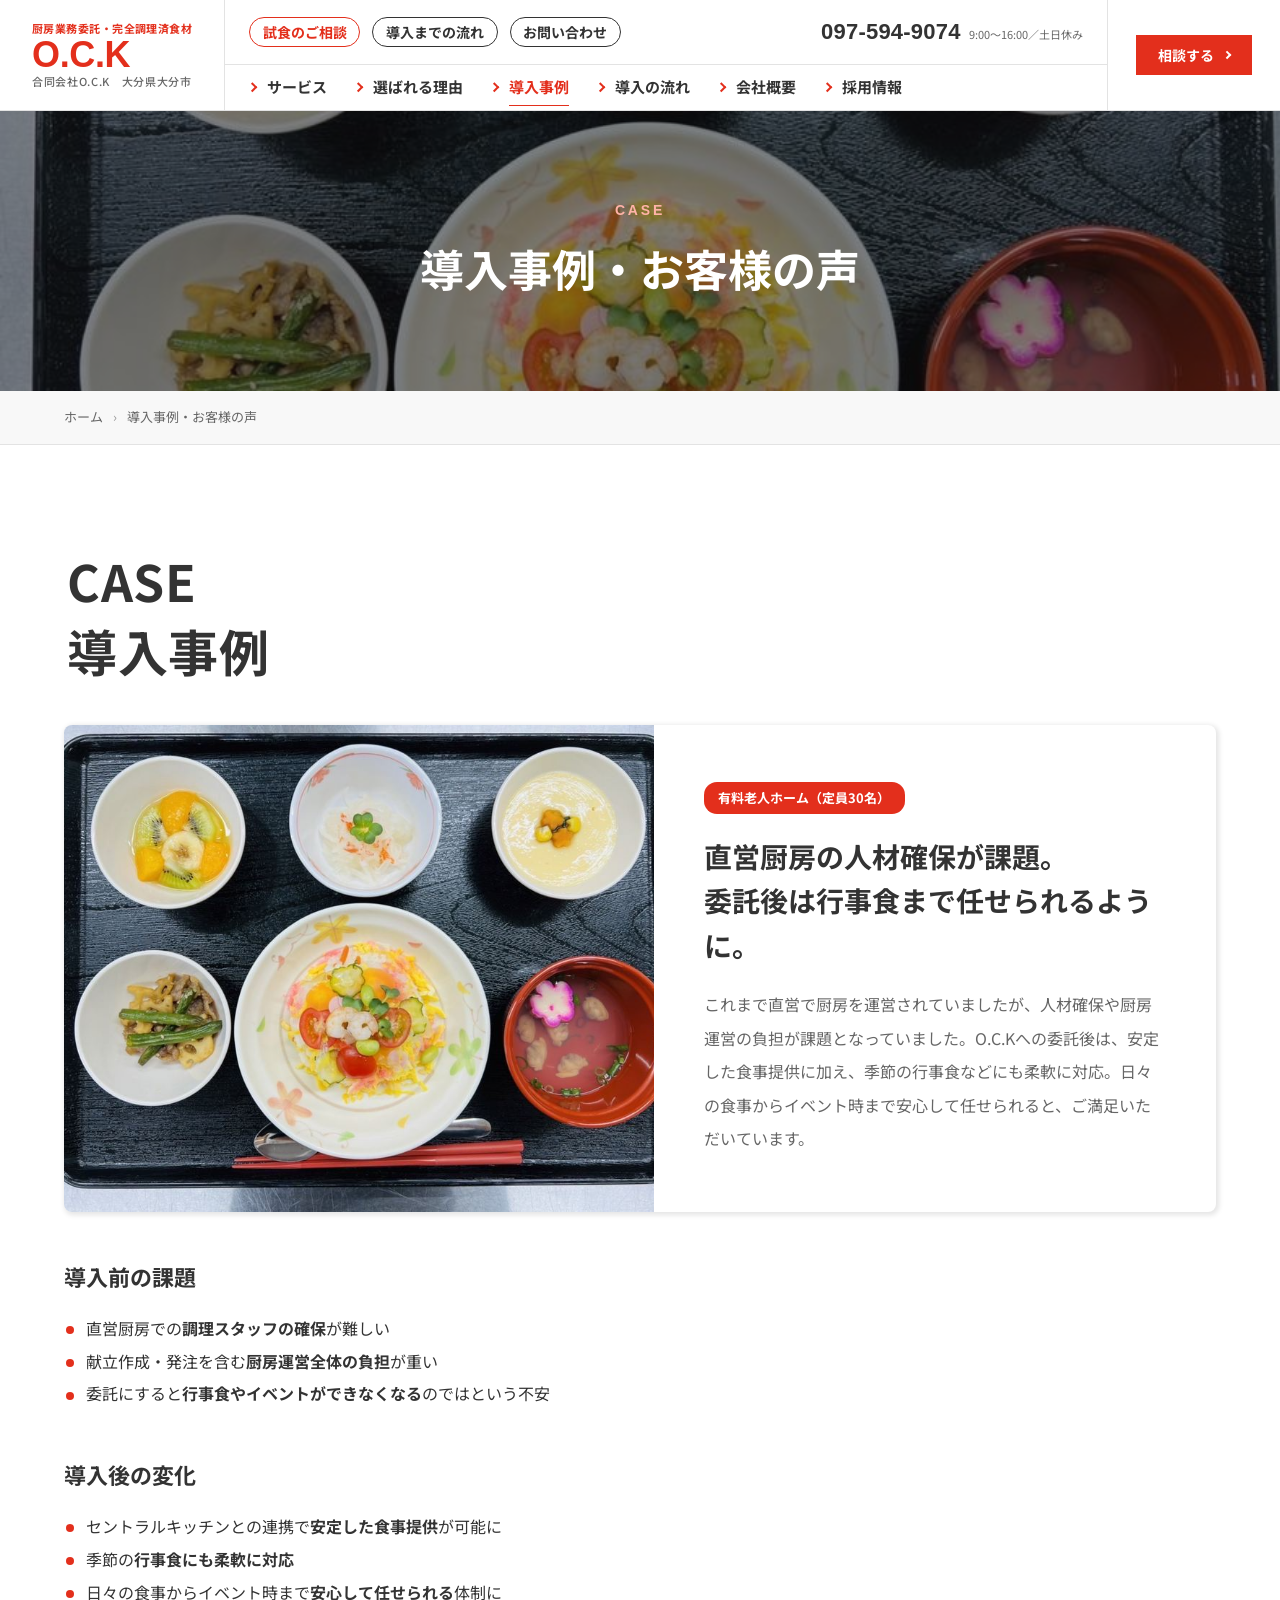
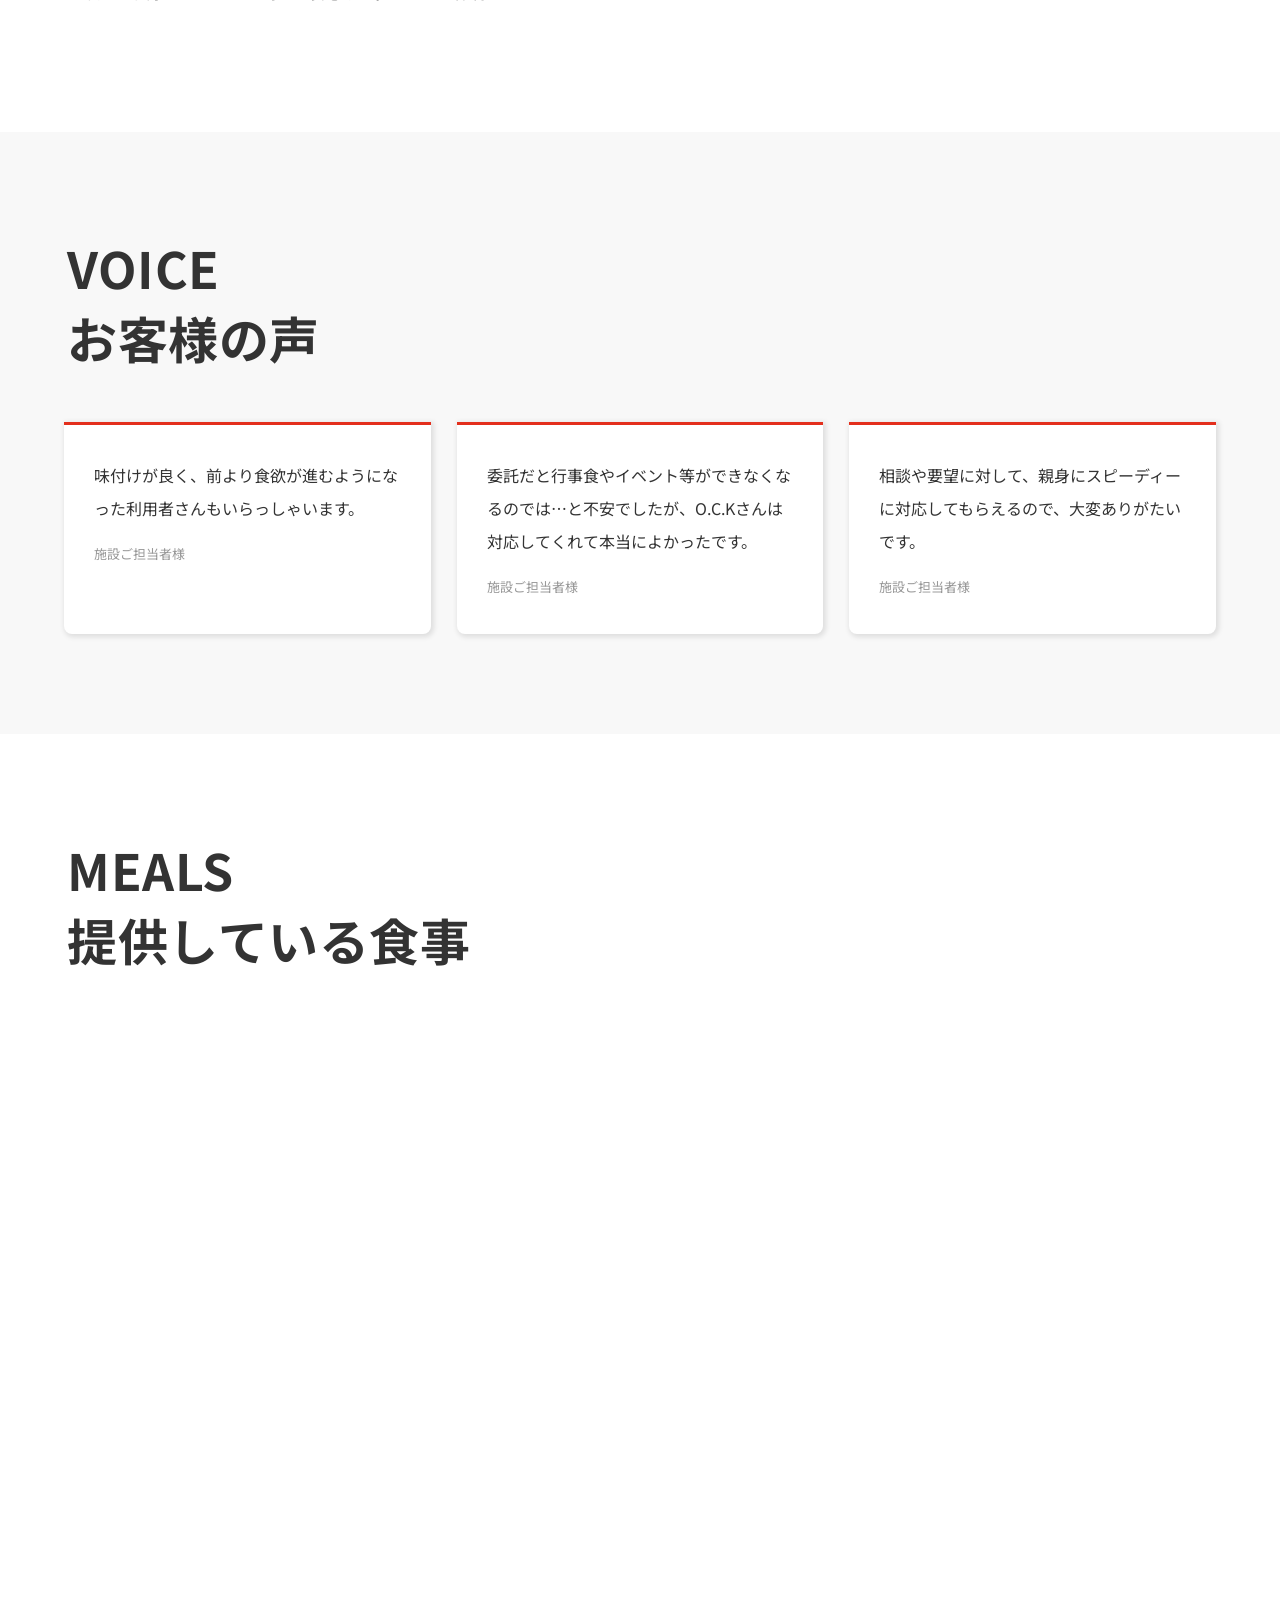
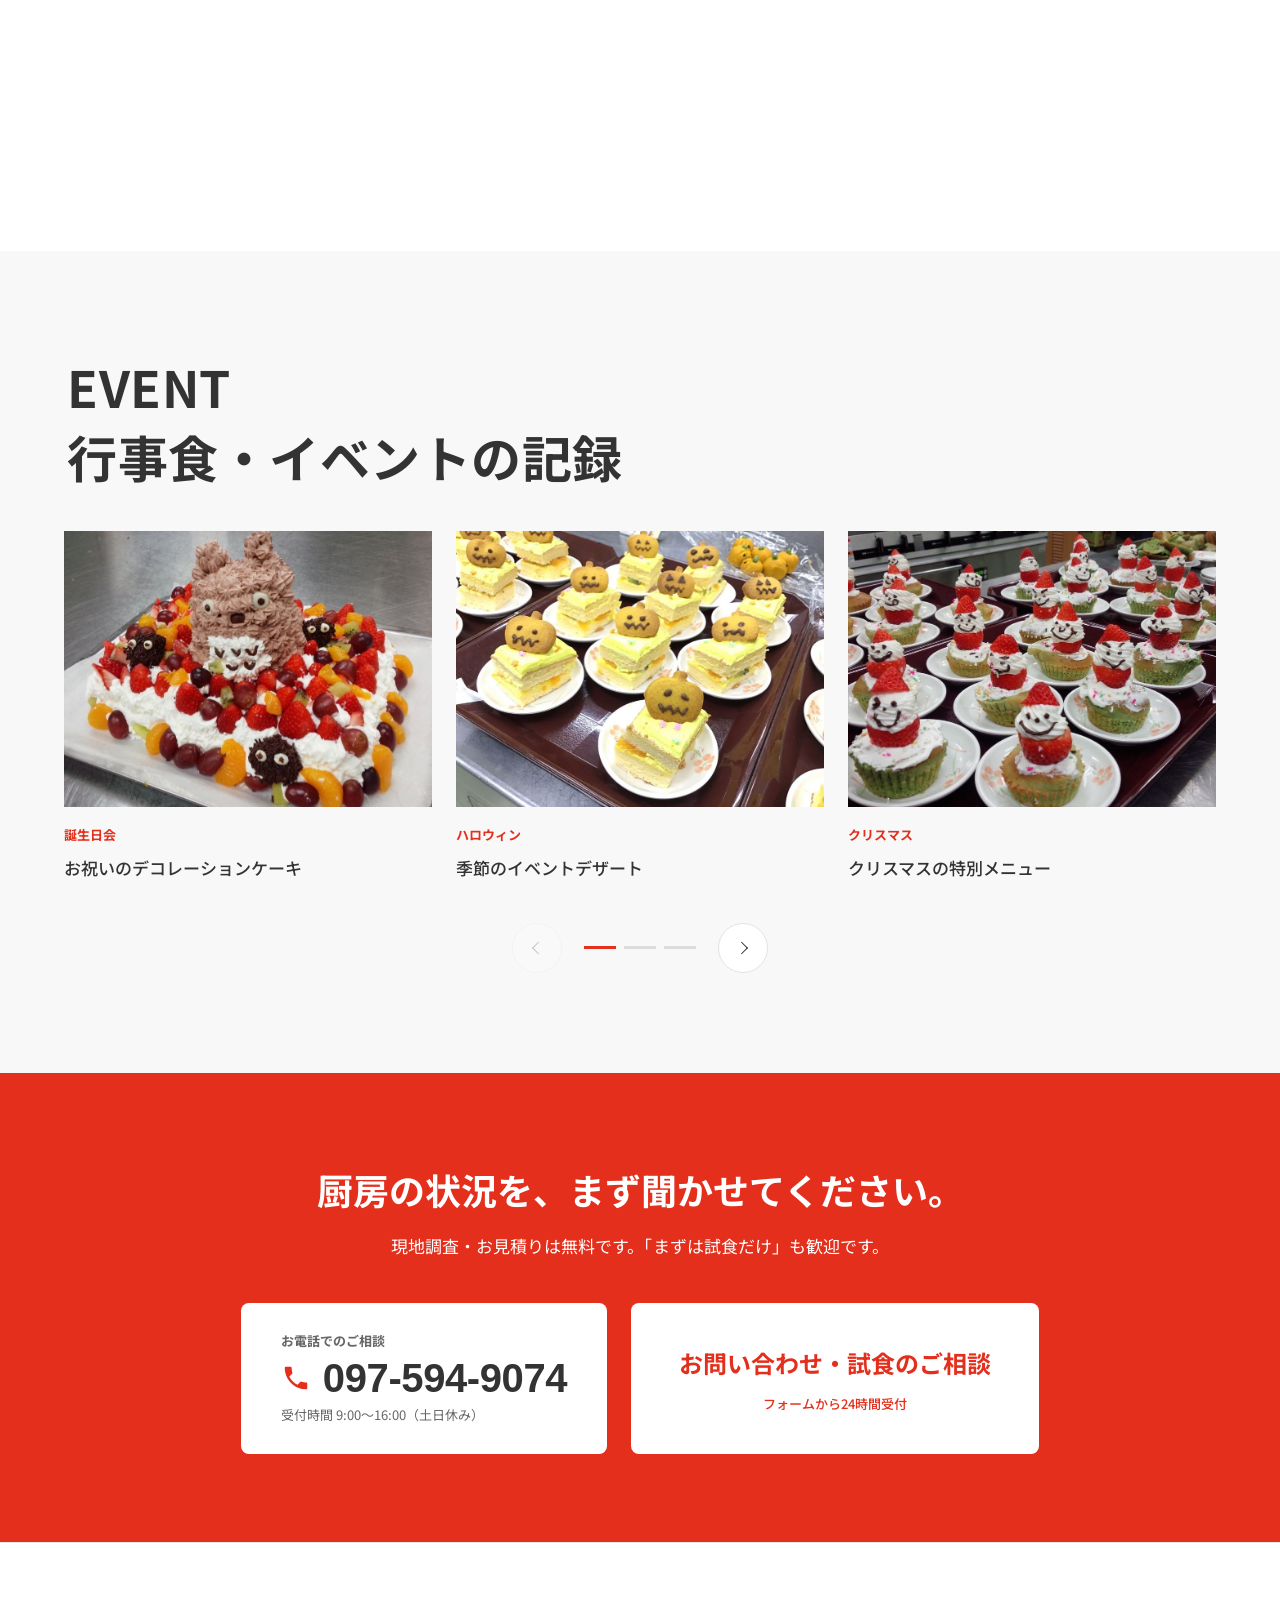
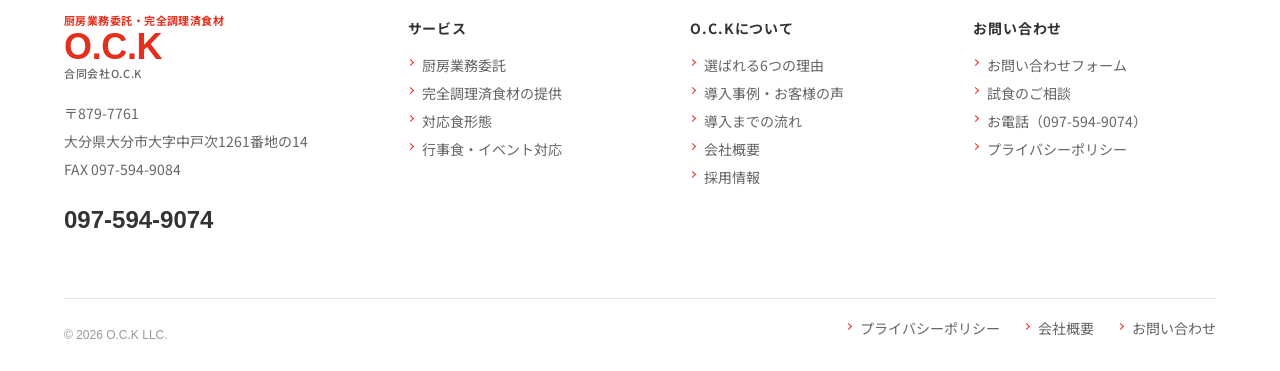
==== case.html @ 6f9fec94 "合同会社O.C.Kのコーポレートサイトを追加 ajinomoto.co.jp の実CSSを参照してデザイン言語を移植し、ブランドレッド #E32F1C で構成した静的サイト（全9ページ）。  サイトの" ====
<!DOCTYPE html>
<html lang="ja">
<head>
<meta charset="UTF-8">
<meta name="viewport" content="width=device-width,initial-scale=1">
<title>導入事例・お客様の声｜合同会社O.C.K</title>
<meta name="description" content="有料老人ホーム（定員30名）の導入事例と、施設ご担当者様からいただいたお客様の声。">
<meta property="og:title" content="導入事例・お客様の声｜合同会社O.C.K">
<meta property="og:description" content="有料老人ホーム（定員30名）の導入事例と、施設ご担当者様からいただいたお客様の声。">
<meta property="og:type" content="article">
<meta property="og:image" content="assets/img/banner-01.jpg">
<link rel="preconnect" href="https://fonts.googleapis.com">
<link rel="preconnect" href="https://fonts.gstatic.com" crossorigin>
<link href="https://fonts.googleapis.com/css2?family=Noto+Sans+JP:wght@400;500;700;900&display=swap" rel="stylesheet">
<link rel="icon" href="assets/img/favicon.svg" type="image/svg+xml">
<link rel="stylesheet" href="assets/css/style.css">
</head>
<body>

<div class="home-guide">
  <a href="#gnav">共通メニューに移動</a>
  <a href="#main">ページ本文に移動</a>
  <a href="#footer">フッターに移動</a>
</div>

<div class="Progress" aria-hidden="true"></div>

<!-- ===================== header ===================== -->
<header class="Header">
  <div class="Header__grid">
    <a class="Logo" href="index.html">
      <span class="Logo__tag">厨房業務委託・完全調理済食材</span>
      <span class="Logo__mark">O.C.K</span>
      <span class="Logo__name">合同会社O.C.K　大分県大分市</span>
    </a>

    <div class="Header__main">
      <div class="Header__util">
        <a class="pill pill--red" href="contact.html#shishoku">試食のご相談</a>
        <a class="pill pill--ink" href="flow.html">導入までの流れ</a>
        <a class="pill pill--ink" href="contact.html">お問い合わせ</a>
        <a class="tel" href="tel:0975949074"><b>097-594-9074</b><span>9:00〜16:00／土日休み</span></a>
      </div>
      <nav class="Gnav" id="gnav" aria-label="グローバルナビゲーション">
        <ul class="Gnav__list">
          <li><a href="service.html">サービス</a></li>
          <li><a href="reason.html">選ばれる理由</a></li>
          <li><a href="case.html" aria-current="page">導入事例</a></li>
          <li><a href="flow.html">導入の流れ</a></li>
          <li><a href="company.html">会社概要</a></li>
          <li><a href="recruit.html">採用情報</a></li>
        </ul>
      </nav>
    </div>

    <div class="Header__end">
      <a class="btn-contact" href="contact.html">相談する</a>
    </div>

    <button class="Menubtn" type="button" aria-label="メニューを開く" aria-expanded="false" aria-controls="gnav">
      <span></span><span></span><span></span><i>MENU</i>
    </button>
  </div>
</header>


<main id="main" class="Main">

  <div class="PageHead">
    <img src="assets/img/meal-03.jpg" alt="" aria-hidden="true">
    <div class="PageHead__in">
      <h1><span class="en">CASE</span>導入事例・お客様の声</h1>
    </div>
  </div>
  <nav class="Breadcrumb" aria-label="パンくずリスト">
    <ol>
        <li><a href="index.html">ホーム</a></li>
        <li>導入事例・お客様の声</li>
    </ol>
  </nav>


  <section class="sec">
    <div class="inner">
      <h2 class="common_title rv"><span>CASE</span>導入事例</h2>
      <div class="case rv">
        <div class="case__img"><img src="assets/img/meal-03.jpg" alt="導入先の施設で提供されている食事" loading="lazy"></div>
        <div class="case__body">
          <span class="case__tag">有料老人ホーム（定員30名）</span>
          <h3>直営厨房の人材確保が課題。<br>委託後は行事食まで任せられるように。</h3>
          <p>これまで直営で厨房を運営されていましたが、人材確保や厨房運営の負担が課題となっていました。O.C.Kへの委託後は、安定した食事提供に加え、季節の行事食などにも柔軟に対応。日々の食事からイベント時まで安心して任せられると、ご満足いただいています。</p>
        </div>
      </div>
      <div class="prose sec-block">
        <h3 class="rv">導入前の課題</h3>
        <ul class="dot" data-stagger="80">
          <li class="rv">直営厨房での<strong>調理スタッフの確保</strong>が難しい</li>
          <li class="rv">献立作成・発注を含む<strong>厨房運営全体の負担</strong>が重い</li>
          <li class="rv">委託にすると<strong>行事食やイベントができなくなる</strong>のではという不安</li>
        </ul>
        <h3 class="rv">導入後の変化</h3>
        <ul class="dot" data-stagger="80">
          <li class="rv">セントラルキッチンとの連携で<strong>安定した食事提供</strong>が可能に</li>
          <li class="rv">季節の<strong>行事食にも柔軟に対応</strong></li>
          <li class="rv">日々の食事からイベント時まで<strong>安心して任せられる</strong>体制に</li>
        </ul>
      </div>
    </div>
  </section>

  <section class="sec sec--grey">
    <div class="inner">
      <h2 class="common_title rv"><span>VOICE</span>お客様の声</h2>
      <ul class="voice" data-stagger="130">
        <li class="rv"><p>味付けが良く、前より食欲が進むようになった利用者さんもいらっしゃいます。</p><p class="who">施設ご担当者様</p></li>
        <li class="rv"><p>委託だと行事食やイベント等ができなくなるのでは…と不安でしたが、O.C.Kさんは対応してくれて本当によかったです。</p><p class="who">施設ご担当者様</p></li>
        <li class="rv"><p>相談や要望に対して、親身にスピーディーに対応してもらえるので、大変ありがたいです。</p><p class="who">施設ご担当者様</p></li>
      </ul>
    </div>
  </section>

  <section class="sec">
    <div class="inner">
      <h2 class="common_title rv"><span>MEALS</span>提供している食事</h2>
      <p class="sec-lead rv">日々の献立から行事食まで。実際にご提供しているお食事の一部です。</p>
      <ul class="gallery" data-stagger="80">
        <li class="rv-img"><img src="assets/img/meal-01.jpg" alt="彩りのある日替わり定食" loading="lazy"></li>
        <li class="rv-img"><img src="assets/img/meal-02.jpg" alt="肉じゃがの定食" loading="lazy"></li>
        <li class="rv-img"><img src="assets/img/meal-04.jpg" alt="煮物中心の和食" loading="lazy"></li>
        <li class="rv-img"><img src="assets/img/meal-06.jpg" alt="焼き魚の定食" loading="lazy"></li>
        <li class="rv-img"><img src="assets/img/meal-09.jpg" alt="麺料理の献立" loading="lazy"></li>
        <li class="rv-img"><img src="assets/img/meal-12.jpg" alt="行事の日の献立" loading="lazy"></li>
        <li class="rv-img"><img src="assets/img/meal-11.jpg" alt="やわらかく仕上げた献立" loading="lazy"></li>
        <li class="rv-img"><img src="assets/img/meal-05.jpg" alt="定食の一例" loading="lazy"></li>
      </ul>
    </div>
  </section>

  <section class="sec sec--grey">
    <div class="inner">
      <h2 class="common_title rv"><span>EVENT</span>行事食・イベントの記録</h2>
      <div class="carousel carousel--3 rv">
        <div class="carousel__viewport"><ul class="carousel__track">
          <li><span class="tile"><span class="tile__img"><img src="assets/img/event-08.jpg" alt="デコレーションケーキ" loading="lazy"></span><span class="tile__meta"><span class="ctg">誕生日会</span></span><h3>お祝いのデコレーションケーキ</h3></span></li>
          <li><span class="tile"><span class="tile__img"><img src="assets/img/event-04.jpg" alt="ハロウィンのデザート" loading="lazy"></span><span class="tile__meta"><span class="ctg">ハロウィン</span></span><h3>季節のイベントデザート</h3></span></li>
          <li><span class="tile"><span class="tile__img"><img src="assets/img/event-07.jpg" alt="クリスマスのデザート" loading="lazy"></span><span class="tile__meta"><span class="ctg">クリスマス</span></span><h3>クリスマスの特別メニュー</h3></span></li>
          <li><span class="tile"><span class="tile__img"><img src="assets/img/event-06.jpg" alt="ひな祭りの行事食" loading="lazy"></span><span class="tile__meta"><span class="ctg">ひな祭り</span></span><h3>節句に合わせた行事食</h3></span></li>
          <li><span class="tile"><span class="tile__img"><img src="assets/img/event-10.jpg" alt="キャラクターをかたどったデザート" loading="lazy"></span><span class="tile__meta"><span class="ctg">ケーキバイキング</span></span><h3>見て楽しいデザート</h3></span></li>
          <li><span class="tile"><span class="tile__img"><img src="assets/img/buffet-01.jpg" alt="ビュッフェ台の料理" loading="lazy"></span><span class="tile__meta"><span class="ctg">ビュッフェ</span></span><h3>大皿を並べたビュッフェ形式</h3></span></li>
          <li><span class="tile"><span class="tile__img"><img src="assets/img/buffet-05.jpg" alt="巻き寿司の盛り合わせ" loading="lazy"></span><span class="tile__meta"><span class="ctg">夏祭り</span></span><h3>手巻き寿司・大皿の行事メニュー</h3></span></li>
          <li><span class="tile"><span class="tile__img"><img src="assets/img/buffet-06.jpg" alt="フルーツの盛り合わせ" loading="lazy"></span><span class="tile__meta"><span class="ctg">季節の果物</span></span><h3>旬のフルーツを使った一品</h3></span></li>
        </ul></div>
        <div class="carousel__ctrl">
          <button class="carousel__btn carousel__btn--prev" type="button" aria-label="前へ"></button>
          <div class="carousel__dots"></div>
          <button class="carousel__btn carousel__btn--next" type="button" aria-label="次へ"></button>
        </div>
      </div>
    </div>
  </section>

  <!-- ===================== CTA ===================== -->
  <section class="cta">
    <div class="inner">
      <div class="cta__in">
        <h2 class="rv">厨房の状況を、まず聞かせてください。</h2>
        <p class="rv">現地調査・お見積りは無料です。「まずは試食だけ」も歓迎です。</p>
        <div class="cta__box rv">
          <a class="cta__tel" href="tel:0975949074">
            <span class="lb">お電話でのご相談</span>
            <b><svg viewBox="0 0 24 24" aria-hidden="true"><path d="M6.6 10.8a15.1 15.1 0 0 0 6.6 6.6l2.2-2.2c.3-.3.7-.4 1-.2 1.2.4 2.4.6 3.6.6.6 0 1 .4 1 1V20c0 .6-.4 1-1 1C10.6 21 3 13.4 3 4c0-.6.4-1 1-1h3.5c.6 0 1 .4 1 1 0 1.3.2 2.5.6 3.6.1.4 0 .8-.2 1z"/></svg>097-594-9074</b>
            <span>受付時間 9:00〜16:00（土日休み）</span>
          </a>
          <a class="cta__btn" href="contact.html">
            <strong>お問い合わせ・試食のご相談</strong>
            <span>フォームから24時間受付</span>
          </a>
        </div>
      </div>
    </div>
  </section>


</main>

<footer id="footer" class="Footer">
  <div class="inner">
    <div class="Footer__guide">
      <div class="Footer__brand">
        <a class="Logo" href="index.html">
          <span class="Logo__tag">厨房業務委託・完全調理済食材</span>
          <span class="Logo__mark">O.C.K</span>
          <span class="Logo__name">合同会社O.C.K</span>
        </a>
        <address>
          〒879-7761<br>
          大分県大分市大字中戸次1261番地の14<br>
          FAX 097-594-9084
        </address>
        <a class="tel" href="tel:0975949074">097-594-9074</a>
      </div>
      <div>
        <h3>サービス</h3>
        <ul>
          <li><a href="service.html#itaku">厨房業務委託</a></li>
          <li><a href="service.html#shokuzai">完全調理済食材の提供</a></li>
          <li><a href="service.html#form">対応食形態</a></li>
          <li><a href="service.html#event">行事食・イベント対応</a></li>
        </ul>
      </div>
      <div>
        <h3>O.C.Kについて</h3>
        <ul>
          <li><a href="reason.html">選ばれる6つの理由</a></li>
          <li><a href="case.html">導入事例・お客様の声</a></li>
          <li><a href="flow.html">導入までの流れ</a></li>
          <li><a href="company.html">会社概要</a></li>
          <li><a href="recruit.html">採用情報</a></li>
        </ul>
      </div>
      <div>
        <h3>お問い合わせ</h3>
        <ul>
          <li><a href="contact.html">お問い合わせフォーム</a></li>
          <li><a href="contact.html#shishoku">試食のご相談</a></li>
          <li><a href="tel:0975949074">お電話（097-594-9074）</a></li>
          <li><a href="privacy.html">プライバシーポリシー</a></li>
        </ul>
      </div>
    </div>
    <div class="Footer__foot">
      <small>&copy; 2026 O.C.K LLC.</small>
      <ul>
        <li><a href="privacy.html">プライバシーポリシー</a></li>
        <li><a href="company.html">会社概要</a></li>
        <li><a href="contact.html">お問い合わせ</a></li>
      </ul>
    </div>
  </div>
</footer>
<button class="pagetop" type="button" aria-label="ページ上部へ戻る"></button>
<script src="assets/js/main.js"></script>
</body>
</html>
---- assets/css/style.css ----
@charset "utf-8";
/* =========================================================
   合同会社 O.C.K
   Visual system transcribed from ajinomoto.co.jp
   - html 62.5% / rem grid, .inner 1200px
   - .common_btn : outlined pill + red chevron
   - .cover      : white curtain wipe reveal
   - .notch      : white triangle cut into a grey band
   - offset shadow .1em .1em .3em .1em rgba(0,0,0,.1), radius .5em
   Accent red #E32F1C (client supplied)
   ========================================================= */

:root{
  --red:#e32f1c;
  --red-deep:#c0230f;
  --red-pale:#fdefec;
  --ink:#333;
  --ink-sub:#666;
  --ink-mute:#999;
  --line:#ededed;
  --line-2:#e3e3e3;
  --grey:#f8f8f8;
  --shadow:.1em .1em .3em .1em rgba(0,0,0,.1);
  --radius:.5em;
  --inner:1200px;
  --font:'Noto Sans JP','UD新ゴ M',メイリオ,Meiryo,'Hiragino Kaku Gothic Pro',Arial,sans-serif;
  --header:11rem;
}

*,*::before,*::after{box-sizing:border-box}
html{font-size:62.5%;scroll-behavior:smooth;scroll-padding-top:12rem}
body{
  margin:0;font-family:var(--font);font-size:1.6rem;line-height:1.9;color:var(--ink);
  background:#fff;overflow-x:clip;-webkit-font-smoothing:antialiased;
}
img{max-width:100%;height:auto;vertical-align:bottom}
a{color:inherit;text-decoration:none;transition:.3s}
ul,ol{margin:0;padding:0;list-style:none}
h1,h2,h3,h4,p,figure,dl,dd,blockquote{margin:0}
button{font:inherit;color:inherit;background:none;border:0;cursor:pointer}
table{border-collapse:collapse;width:100%}
:focus-visible{outline:2px solid var(--red);outline-offset:3px}

.inner{max-width:var(--inner);margin:0 auto;padding:0 2.4rem}
.inner-narrow{max-width:92rem;margin:0 auto;padding:0 2.4rem}

/* skip links */
.home-guide a{position:absolute;left:-9999px;z-index:9999;background:var(--red);color:#fff;padding:1rem 2rem;font-size:1.3rem}
.home-guide a:focus{left:0;top:0}

/* =========================================================
   Header — bordered cell grid (ajinomoto lockup)
   ========================================================= */
.Header{
  position:fixed;top:0;left:0;width:100%;z-index:1000;background:#fff;
  border-bottom:1px solid var(--line-2);
}
.Progress{
  position:fixed;top:0;left:0;height:3px;width:100%;z-index:1200;background:var(--red);
  transform:scaleX(0);transform-origin:left;will-change:transform;
}
.Header__grid{display:flex;align-items:stretch;min-height:11rem}

.Logo{
  display:flex;flex-direction:column;justify-content:center;gap:.2rem;
  flex:0 0 auto;padding:1.6rem 3.2rem 1.6rem 3.2rem;border-right:1px solid var(--line-2);
}
.Logo:hover{opacity:1}
.Logo__tag{font-size:1.1rem;font-weight:700;letter-spacing:.04em;color:var(--red);line-height:1}
.Logo__mark{
  font-family:Arial,Helvetica,sans-serif;font-weight:700;font-size:3.6rem;line-height:1.05;
  letter-spacing:-.01em;color:var(--red);
}
.Logo__name{font-size:1.1rem;font-weight:500;color:var(--ink-sub);letter-spacing:.06em;line-height:1}

.Header__main{flex:1 1 auto;display:flex;flex-direction:column;min-width:0}
.Header__util{
  display:flex;align-items:center;gap:1.2rem;padding:1.1rem 2.4rem;
  border-bottom:1px solid var(--line-2);
}
.pill{
  display:inline-block;font-size:1.4rem;font-weight:700;line-height:1.6;
  border:1px solid currentColor;border-radius:3em;padding:.2em .9em;transition:.3s;
}
.pill--red{color:var(--red)}
.pill--red:hover{background:var(--red);color:#fff;opacity:1}
.pill--ink{color:var(--ink)}
.pill--ink:hover{background:var(--ink);color:#fff;opacity:1}
.Header__util .tel{
  margin-left:auto;display:flex;align-items:baseline;gap:.8rem;white-space:nowrap;
}
.Header__util .tel b{font-family:Arial,Helvetica,sans-serif;font-size:2.2rem;font-weight:700;color:var(--ink);letter-spacing:.01em}
.Header__util .tel span{font-size:1.1rem;color:var(--ink-sub)}

.Gnav{padding:0 2.4rem;flex:1;display:flex;align-items:center}
.Gnav__list{display:flex;gap:2.8rem}
.Gnav__list a{
  position:relative;display:block;font-size:1.5rem;font-weight:700;padding:.4em 0 .4em 1.2em;
}
.Gnav__list a::before{
  content:'';position:absolute;left:0;top:50%;width:.45em;height:.45em;
  border-top:.15em solid var(--red);border-right:.15em solid var(--red);
  transform:translateY(-50%) rotate(45deg);transition:.3s;
}
.Gnav__list a::after{
  content:'';position:absolute;left:1.2em;right:0;bottom:.1em;height:1px;background:var(--red);
  transform:scaleX(0);transform-origin:left;transition:transform .35s cubic-bezier(.2,.8,.2,1);
}
.Gnav__list a:hover{opacity:1;color:var(--red)}
.Gnav__list a:hover::after,.Gnav__list a[aria-current="page"]::after{transform:scaleX(1)}
.Gnav__list a[aria-current="page"]{color:var(--red)}

.Header__end{
  flex:0 0 auto;display:flex;align-items:center;justify-content:center;
  padding:0 2.8rem;border-left:1px solid var(--line-2);
}
.btn-contact{
  display:inline-flex;align-items:center;gap:1rem;background:var(--red);color:#fff;
  font-size:1.4rem;font-weight:700;padding:1.3rem 2.2rem;white-space:nowrap;line-height:1;
}
.btn-contact::after{
  content:'';width:.45em;height:.45em;border-top:.15em solid #fff;border-right:.15em solid #fff;
  transform:rotate(45deg);transition:transform .3s;
}
.btn-contact:hover{background:var(--red-deep);opacity:1}
.btn-contact:hover::after{transform:rotate(45deg) translate(2px,-2px)}

.Menubtn{display:none;width:7.2rem;align-self:stretch;border-left:1px solid var(--line-2);position:relative}
.Menubtn span{position:absolute;left:50%;margin-left:-1.1rem;width:2.2rem;height:2px;background:var(--ink);transition:.3s}
.Menubtn span:nth-child(1){top:1.8rem}
.Menubtn span:nth-child(2){top:2.5rem}
.Menubtn span:nth-child(3){top:3.2rem}
.Menubtn i{position:absolute;left:0;right:0;bottom:1.1rem;font-style:normal;font-size:1rem;font-weight:700;text-align:center;letter-spacing:.08em}
.Menubtn.is-open span:nth-child(1){top:2.5rem;transform:rotate(45deg)}
.Menubtn.is-open span:nth-child(2){opacity:0}
.Menubtn.is-open span:nth-child(3){top:2.5rem;transform:rotate(-45deg)}

/* =========================================================
   Buttons (= .common_btn)
   ========================================================= */
.common_btn a,a.common_btn,button.common_btn{
  display:inline-block;position:relative;color:var(--red);background:#fff;
  font-size:1.7rem;font-weight:700;line-height:1.6;
  border:1px solid currentColor;border-radius:3em;padding:.7em 3em .7em 2em;transition:.3s;
}
.common_btn a::after,a.common_btn::after,button.common_btn::after{
  content:'';position:absolute;top:50%;right:1.4em;width:.5em;height:.5em;margin-top:-.3em;
  border-top:.15em solid currentColor;border-right:.15em solid currentColor;transform:rotate(45deg);
  transition:.3s;
}
.common_btn a:hover,a.common_btn:hover,button.common_btn:hover{background:var(--red);color:#fff;opacity:1}
.common_btn a:hover::after,a.common_btn:hover::after{transform:rotate(45deg) translate(3px,-3px)}
.common_btn{text-align:center}
.btn-center{text-align:center;margin-top:6rem}

/* =========================================================
   Section titles (= .common_title)
   ========================================================= */
.common_title{font-size:5rem;font-weight:700;line-height:1.4;margin:0 0 .8em .3rem;letter-spacing:.01em}
.common_title > span.lbl{
  display:block;position:relative;font-family:Arial,Helvetica,sans-serif;
  font-size:2.2rem;font-weight:700;color:var(--red);letter-spacing:.09em;
  padding-left:.5em;margin-left:-.6em;line-height:1;margin-bottom:.5em;
}
.common_title > span.lbl::before{
  content:'';position:absolute;top:.05em;left:0;width:.15em;height:1em;background:var(--red);
  transform:scaleY(0);transform-origin:top;transition:transform .5s cubic-bezier(.3,.9,.3,1);
}
.common_title.is-in > span.lbl::before{transform:scaleY(1)}
.common_title .ttl-in{display:block;overflow:hidden}
.common_title .ttl-in > span{
  display:block;transform:translateY(105%);
  transition:transform 1.05s cubic-bezier(.16,.84,.28,1) .12s;
}
.common_title.is-in .ttl-in > span{transform:none}
.common_title--center{text-align:center;margin-left:0}
.common_title--center > span.lbl{margin:0 0 .6em;padding:0}
.common_title--center > span.lbl::before{position:static;display:block;width:2px;height:2.2rem;margin:0 auto 1.2rem}
.sec-lead{font-size:1.7rem;line-height:2.1;color:var(--ink-sub);margin:0 0 4.8rem .3rem}
.common_title--center + .sec-lead{text-align:center;margin-left:0}

/* =========================================================
   Reveal system
   ========================================================= */
.rv{opacity:0;transform:translateY(4rem);transition:opacity 1s cubic-bezier(.2,.7,.2,1),transform 1s cubic-bezier(.2,.7,.2,1)}
.rv.is-in{opacity:1;transform:none}
.cut.is-in{transform:none}
.rv-img{clip-path:inset(0 100% 0 0);transition:clip-path 1.2s cubic-bezier(.76,0,.24,1)}
.rv-img.is-in{clip-path:inset(0 0 0 0)}
.rv-up{overflow:hidden;display:block}
.rv-up > *{display:block;transform:translateY(105%);transition:transform 1.05s cubic-bezier(.2,.8,.2,1)}
.rv-up.is-in > *{transform:none}

/* white curtain wipe (= .asv h3 span.cover) */
.cover{position:relative;display:inline-block}
.cover::before{
  content:'';position:absolute;top:-.08em;bottom:-.08em;left:0;width:100.5%;background:#fff;z-index:1;
  transition:margin-left 1.3s cubic-bezier(.76,0,.24,1);
}
.cover.is-in::before{margin-left:100%}

/* =========================================================
   Main visual  (= #mainv : white message card + banner)
   ========================================================= */
.Main{padding-top:var(--header)}
#mainv{position:relative;overflow:hidden}
#mainv .line{position:absolute;left:0;top:6vw;width:100%;height:18vw;z-index:0;pointer-events:none}
#mainv .line path{
  fill:none;stroke:var(--red);stroke-width:1.6;
  stroke-dasharray:2400;stroke-dashoffset:2400;
}
#mainv.is-ready .line path{transition:stroke-dashoffset 2.2s ease-in-out .35s;stroke-dashoffset:0}

#mainv .slide{position:relative;height:34.5vw}
#mainv .slide > li{
  position:absolute;inset:0;display:flex;flex-direction:row-reverse;align-items:flex-start;
  opacity:0;visibility:hidden;pointer-events:none;z-index:1;
  transition:opacity .55s ease .35s,visibility 0s linear .9s;
}
#mainv .slide > li.is-active{
  opacity:1;visibility:visible;pointer-events:auto;z-index:2;
  transition:opacity .45s ease,visibility 0s;
}
#mainv .banner{
  width:60vw;height:28.5vw;margin:3vw 3vw 3vw 0;overflow:hidden;flex:0 0 auto;
}
#mainv .banner img{
  width:100%;height:100%;object-fit:cover;
  clip-path:inset(0 0 0 100%);transform:scale(1.14);
  transition:clip-path 1.15s cubic-bezier(.76,0,.24,1),transform 9s linear;
}
#mainv .slide > li.is-active .banner img{clip-path:inset(0 0 0 0);transform:scale(1)}
#mainv .message{
  width:34vw;height:28.5vw;background:#fff;margin:3vw;padding:2.6vw 2.4vw;
  box-shadow:var(--shadow);border-radius:1rem;position:relative;overflow:hidden;z-index:3;
  display:flex;flex-direction:column;justify-content:center;
}
/* card contents rise in, one after another */
#mainv .message > *{
  opacity:0;transform:translateY(2.4rem);
  transition:opacity .7s ease,transform .9s cubic-bezier(.16,.84,.28,1);
}
#mainv .slide > li.is-active .message > *{opacity:1;transform:none}
#mainv .slide > li.is-active .message > *:nth-child(1){transition-delay:.34s}
#mainv .slide > li.is-active .message > *:nth-child(2){transition-delay:.46s}
#mainv .slide > li.is-active .message > *:nth-child(3){transition-delay:.58s}
#mainv .slide > li.is-active .message > *:nth-child(4){transition-delay:.70s}
/* a red edge sweeps across the card as the slide lands */
#mainv .message::after{
  content:'';position:absolute;inset:0;background:var(--red);transform:translateX(-101%);
  transition:transform .5s cubic-bezier(.76,0,.24,1);
}
#mainv .slide > li.is-active .message::after{transform:translateX(101%);transition-duration:.8s;transition-delay:.12s}
#mainv .message .eyebrow{
  font-size:1.25rem;font-weight:700;letter-spacing:.1em;color:var(--red);margin-bottom:1.2rem;
}
#mainv .message h2{font-size:2.5vw;font-weight:700;line-height:1.5;letter-spacing:-.005em}
#mainv .message h2 em{font-style:normal;color:var(--red)}
#mainv .message h2 .num{font-family:Arial,Helvetica,sans-serif;font-size:1.5em;font-weight:700;letter-spacing:-.02em;line-height:0}
#mainv .message p{margin-top:1.4vw;font-size:1.45rem;line-height:1.9;color:var(--ink-sub)}
#mainv .message .common_btn{margin-top:auto;padding-top:1.6vw;text-align:left}
#mainv .message .common_btn a{font-size:1.5rem}

#mainv .mv-ctrl{position:absolute;right:4vw;bottom:4.6vw;display:flex;align-items:center;gap:1rem;z-index:4}
#mainv .mv-ctrl > button{
  width:4.4rem;height:4.4rem;border:1px solid var(--line-2);border-radius:50%;background:#fff;
  position:relative;transition:.3s;
}
#mainv .mv-ctrl > button:hover{background:var(--red);border-color:var(--red)}
#mainv .mv-ctrl > button::before{
  content:'';position:absolute;top:50%;left:50%;width:.9rem;height:.9rem;
  border-top:1.5px solid var(--ink);border-right:1.5px solid var(--ink);transition:.3s;
}
#mainv .mv-ctrl > button:hover::before{border-color:#fff}
#mainv .mv-ctrl .prev::before{transform:translate(-35%,-50%) rotate(-135deg)}
#mainv .mv-ctrl .next::before{transform:translate(-65%,-50%) rotate(45deg)}
#mainv .mv-ctrl .toggle::before{
  border:0;width:.9rem;height:1rem;transform:translate(-50%,-50%);
  border-left:3px solid var(--ink);border-right:3px solid var(--ink);
}
#mainv .mv-ctrl .toggle.is-paused::before{
  border:0;width:0;height:0;border-left:9px solid var(--ink);
  border-top:6px solid transparent;border-bottom:6px solid transparent;
  transform:translate(-40%,-50%);
}
#mainv .mv-ctrl .toggle:hover::before{border-left-color:#fff;border-right-color:#fff}
#mainv .mv-ctrl .toggle.is-paused:hover::before{border-top-color:transparent;border-bottom-color:transparent}
#mainv .dots{display:flex;align-items:center;gap:.8rem;margin-right:.8rem}
#mainv .dots button{width:3rem;height:3px;background:rgba(255,255,255,.8);box-shadow:0 0 3px rgba(0,0,0,.3)}
#mainv .dots button.is-active{background:var(--red)}

/* important notices */
.important_notices{background:var(--red-pale)}
.important_notices .inner{display:flex;align-items:center;gap:3.2rem;padding-top:2rem;padding-bottom:2rem;max-width:160rem}
.important_notices h2{font-size:1.8rem;font-weight:800;color:var(--red);margin:0;white-space:nowrap}
.important_notices dl{display:flex;flex-wrap:wrap;gap:.4rem 2rem;margin:0;font-size:1.6rem;line-height:1.6}
.important_notices dt{font-size:1.5rem;color:var(--ink-sub);font-family:Arial,Helvetica,sans-serif}
.important_notices dd{margin:0}
.important_notices a{text-decoration:underline}
.important_notices a:hover{color:var(--red)}

/* =========================================================
   Sections
   ========================================================= */
.sec{padding:10rem 0}
.sec--grey{background:var(--grey)}
.sec--tight{padding:8rem 0}

/* ---- 経営課題（editorial list, hairline rules） ---- */
.issue{background:var(--grey);padding:10rem 0}
.issue__head{max-width:96rem;margin:0 auto 6rem;text-align:center}
.issue__head .eyebrow{
  display:inline-block;font-size:1.4rem;font-weight:700;letter-spacing:.14em;color:var(--red);
  margin-bottom:2rem;
}
.issue__head h2{font-size:4rem;font-weight:700;line-height:1.6}
.issue__head h2 mark{
  background:var(--red);color:#fff;border-radius:1em;padding:.05em .35em .12em;
  margin:0 .1em;line-height:1;
}
.issue__list{border-top:1px solid var(--line-2)}
.issue__list li{
  display:grid;grid-template-columns:9rem 26rem 1fr;gap:0 3.2rem;align-items:baseline;
  border-bottom:1px solid var(--line-2);padding:3.4rem .8rem;
}
.issue__list .n{
  font-family:Arial,Helvetica,sans-serif;font-size:1.4rem;font-weight:700;color:var(--red);
  letter-spacing:.1em;
}
.issue__list h3{font-size:2.4rem;font-weight:700;line-height:1.5}
.issue__list p{font-size:1.6rem;color:var(--ink-sub);line-height:2}
.issue__answer{margin-top:6rem;text-align:center}
.issue__answer .arrow{
  width:0;height:0;margin:0 auto 3rem;border-left:2.6rem solid transparent;
  border-right:2.6rem solid transparent;border-top:2.2rem solid var(--red);
}
.issue__answer p{font-size:2.8rem;font-weight:700;line-height:1.7}
.issue__answer p em{font-style:normal;color:var(--red)}

/* ---- 理念 (= .asv) ---- */
.asv{background:var(--grey);padding:12rem 0 13rem;position:relative;overflow:hidden}
.asv__lead{font-size:2rem;font-weight:700;text-align:center;color:var(--red);margin-bottom:3.2rem}
.asv__statement{will-change:transform;
  background:#fff;text-align:center;font-size:4.4rem;font-weight:700;line-height:1.62;
  padding:5.6rem 3rem;overflow:hidden;
}
.asv__statement em{font-style:normal;color:var(--red)}
.asv__under{
  display:flex;justify-content:center;align-items:center;gap:4rem;margin-top:5.6rem;flex-wrap:wrap;
}
.asv__under p{font-size:2rem;line-height:1.9;max-width:56rem}
.asv .wave{display:block;width:100%;max-width:110rem;margin:5rem auto 0;height:6rem}
.asv .wave path{
  fill:none;stroke:var(--red);stroke-width:1.4;stroke-dasharray:1600;stroke-dashoffset:1600;
  transition:stroke-dashoffset 2s ease-in-out;
}
.asv .wave.is-in path{stroke-dashoffset:0}

/* ---- 数字（before / after） ---- */
.ba{display:grid;grid-template-columns:1fr 9rem 1.4fr;align-items:stretch}
.ba .ba__col--before{opacity:0;transform:translateX(-4rem);transition:opacity .9s ease,transform 1s cubic-bezier(.16,.84,.28,1)}
.ba .ba__col--after{opacity:0;transform:translateX(4rem);transition:opacity .9s ease .18s,transform 1s cubic-bezier(.16,.84,.28,1) .18s}
.ba .ba__arrow span{opacity:0;transform:scale(.2);transition:opacity .5s ease .7s,transform .6s cubic-bezier(.2,1.5,.4,1) .7s}
.ba.is-in .ba__col--before,.ba.is-in .ba__col--after{opacity:1;transform:none}
.ba.is-in .ba__arrow span{opacity:1;transform:none}
.ba__note{font-size:1.3rem;color:var(--ink-mute);text-align:right;margin:0 0 1.6rem}
.ba__col{background:#fff;border-radius:var(--radius);box-shadow:var(--shadow);overflow:hidden;padding-bottom:3.2rem}
.ba__col h3{font-size:1.9rem;font-weight:700;color:#fff;text-align:center;padding:1.6rem;letter-spacing:.06em}
.ba__col--before h3{background:#8b8b8b}
.ba__col--after h3{background:var(--red)}
.ba__steps{padding:2.6rem 2.6rem 0;display:grid;gap:1rem}
.ba__steps li{background:#f1f1f1;color:#555;text-align:center;font-size:1.6rem;font-weight:700;padding:1.2rem;letter-spacing:.5em;text-indent:.5em}
.ba__people{display:flex;justify-content:center;gap:.6rem;padding:2.6rem 0 0}
.ba__people svg{width:4rem;height:5.2rem}
.ba__total{margin:2rem 2.6rem 0;border-top:1px solid var(--line);padding-top:1.6rem;text-align:center;font-size:1.7rem;font-weight:700}
.ba__total b{font-family:Arial,Helvetica,sans-serif;font-size:5.2rem;line-height:1;margin:0 .3rem;letter-spacing:-.02em}
.ba__col--after .ba__total{color:var(--red)}
.ba__arrow{display:grid;place-items:center}
.ba__arrow span{width:0;height:0;border-top:2.4rem solid transparent;border-bottom:2.4rem solid transparent;border-left:3.2rem solid var(--red)}
.ba__box{margin:0 2.6rem;border:1px solid var(--line-2);border-radius:var(--radius);padding:2rem}
.ba__box + .ba__box{margin-top:1.6rem}
.ba__box h4{font-size:1.5rem;font-weight:700;text-align:center;margin-bottom:1.4rem;color:var(--ink-sub)}
.ba__col--after .ba__box h4{color:var(--red)}
.ba__chain{display:flex;align-items:center;justify-content:center;gap:1.4rem;flex-wrap:wrap}
.ba__chain li{font-size:1.5rem;font-weight:700}
.ba__chain li.sep{color:var(--red)}
.ba__inhouse{background:var(--red-pale);border-radius:.3rem;text-align:center;font-size:1.6rem;font-weight:700;padding:1rem}
.ba__hours{display:flex;justify-content:center;gap:1.8rem;font-size:1.4rem;color:var(--ink-sub);margin-top:1.4rem}
.cut{
  transform:scale(.94);transition:transform .8s cubic-bezier(.2,1.35,.4,1),opacity .8s ease;
  margin-top:4rem;background:#fff;border:2px solid var(--red);border-radius:var(--radius);
  text-align:center;padding:3.4rem 2.4rem;
}
.cut strong{display:block;font-size:3.6rem;font-weight:700;line-height:1.4}
.cut strong b{font-family:Arial,Helvetica,sans-serif;font-size:1.5em;color:var(--red);line-height:1;letter-spacing:-.02em;margin:0 .4rem}
.cut p{margin-top:1rem;font-size:1.6rem;color:var(--ink-sub)}

/* ---- カード群 (= .future / .link_area card idiom) ---- */
.cards{display:flex;flex-wrap:wrap;justify-content:space-between;gap:2.4rem 0}
.cards > li{width:32%}
.cards--2 > li{width:49%}
.card{
  display:block;position:relative;height:100%;background:#fff;border-radius:var(--radius);
  box-shadow:var(--shadow);overflow:hidden;transition:transform .35s cubic-bezier(.2,.8,.2,1),box-shadow .35s;
}
.card:hover{opacity:1;transform:translateY(-.6rem);box-shadow:.1em .4em .9em .1em rgba(0,0,0,.14)}
.card::after{
  content:'';position:absolute;right:1.6rem;bottom:1.6rem;width:.5em;height:.5em;
  border-top:.15em solid var(--red);border-right:.15em solid var(--red);transform:rotate(45deg);
  transition:transform .3s;
}
.card:hover::after{transform:rotate(45deg) translate(3px,-3px)}
.card__img{display:block;aspect-ratio:16/10;overflow:hidden}
.card__img img{width:100%;height:100%;object-fit:cover;transition:transform .8s cubic-bezier(.2,.8,.2,1)}
.card:hover .card__img img{transform:scale(1.06)}
.card__body{display:block;padding:2.8rem 2.8rem 4.4rem}
.card__no{
  display:block;font-family:Arial,Helvetica,sans-serif;font-size:1.3rem;font-weight:700;
  color:var(--red);letter-spacing:.12em;margin-bottom:.8rem;
}
.card h3{font-size:2.2rem;font-weight:700;line-height:1.55;margin-bottom:1.2rem}
.card p{font-size:1.5rem;color:var(--ink-sub);line-height:2}
.card .sub{display:block;font-size:1.3rem;color:var(--ink-mute);margin-bottom:1.4rem}

/* 2枚組の事業カード */
.biz .card__body{padding:3.4rem 3.4rem 5rem}
.biz .card h3{font-size:2.8rem}

/* ---- 横スクロール写真帯（marquee） ---- */
.marquee{overflow:hidden;padding:0;position:relative}
.marquee__track{display:flex;width:max-content;animation:marquee 46s linear infinite}
.marquee:hover .marquee__track{animation-play-state:paused}
.marquee__track li{width:26rem;height:26rem;flex:0 0 auto;overflow:hidden}
.marquee__track img{width:100%;height:100%;object-fit:cover}
@keyframes marquee{from{transform:translateX(0)}to{transform:translateX(-50%)}}

/* ---- 食形態 ---- */
.form-list{display:flex;justify-content:center;flex-wrap:wrap;gap:1.6rem}
.form-list li{
  border:1px solid var(--red);color:var(--red);border-radius:3em;
  font-size:1.8rem;font-weight:700;padding:1.1rem 3.6rem;background:#fff;
}
.form-note{text-align:center;font-size:1.3rem;color:var(--ink-mute);margin-top:2.6rem}

/* ---- カルーセル ---- */
.carousel{position:relative}
.carousel__viewport{overflow:hidden}
.carousel__track{display:flex;align-items:stretch;gap:2.4rem;transition:transform .8s cubic-bezier(.2,.8,.2,1)}
.carousel__track > li{flex:0 0 calc((100% - 7.2rem)/4)}
.carousel--3 .carousel__track > li{flex:0 0 calc((100% - 4.8rem)/3)}
.carousel__ctrl{display:flex;justify-content:center;align-items:center;gap:1rem;margin-top:4rem}
.carousel__btn{
  width:5rem;height:5rem;border:1px solid var(--line-2);border-radius:50%;background:#fff;
  position:relative;transition:.3s;
}
.carousel__btn:hover:not(:disabled){background:var(--red);border-color:var(--red)}
.carousel__btn::before{
  content:'';position:absolute;top:50%;left:50%;width:.9rem;height:.9rem;
  border-top:1.5px solid var(--ink);border-right:1.5px solid var(--ink);transition:.3s;
}
.carousel__btn:hover:not(:disabled)::before{border-color:#fff}
.carousel__btn--prev::before{transform:translate(-35%,-50%) rotate(-135deg)}
.carousel__btn--next::before{transform:translate(-65%,-50%) rotate(45deg)}
.carousel__btn:disabled{opacity:.28;cursor:default}
.carousel__dots{display:flex;gap:.8rem;margin:0 1.2rem}
.carousel__dots button{width:3.2rem;height:3px;background:#dcdcdc}
.carousel__dots button.is-active{background:var(--red)}
.tile{display:block;height:100%}
.tile__img{display:block;aspect-ratio:4/3;overflow:hidden}
.tile__img img{width:100%;height:100%;object-fit:cover;transition:transform .8s cubic-bezier(.2,.8,.2,1)}
.tile:hover img{transform:scale(1.05)}
.tile__meta{display:flex;align-items:center;gap:1rem;margin:1.6rem 0 .6rem;font-size:1.3rem}
.tile__meta .ctg{color:var(--red);font-weight:700}
.tile h3{font-size:1.7rem;font-weight:500;line-height:1.7}

/* ---- 導入事例 ---- */
.case{display:grid;grid-template-columns:1.05fr 1fr;background:#fff;box-shadow:var(--shadow);border-radius:var(--radius);overflow:hidden}
.case__img{min-height:36rem}
.case__img img{width:100%;height:100%;object-fit:cover}
.case__body{padding:5.6rem 5rem}
.case__tag{display:inline-block;font-size:1.3rem;font-weight:700;color:#fff;background:var(--red);border-radius:1em;padding:.25em 1.1em;margin-bottom:2rem}
.case__body h3{font-size:2.8rem;font-weight:700;line-height:1.6;margin-bottom:2rem}
.case__body p{font-size:1.6rem;color:var(--ink-sub);line-height:2.1}
.voice{display:grid;grid-template-columns:repeat(3,1fr);gap:2.6rem;margin-top:5rem}
.voice li{background:#fff;border-top:3px solid var(--red);padding:3.4rem 3rem;box-shadow:var(--shadow);border-radius:0 0 var(--radius) var(--radius)}
.voice p{font-size:1.6rem;line-height:2.05}
.voice .who{margin-top:1.6rem;font-size:1.3rem;color:var(--ink-mute)}

/* ---- ギャラリー ---- */
.gallery{display:grid;grid-template-columns:repeat(4,1fr);gap:1.6rem}
.gallery li{aspect-ratio:4/3;overflow:hidden}
.gallery li:first-child{grid-column:span 2;grid-row:span 2;aspect-ratio:auto}
.gallery img{width:100%;height:100%;object-fit:cover;transition:transform .8s cubic-bezier(.2,.8,.2,1)}
.gallery li:hover img{transform:scale(1.06)}

/* ---- 導入の流れ ---- */
.flow{border-top:1px solid var(--line-2)}
.flow li{display:grid;grid-template-columns:11rem 30rem 1fr;gap:0 3.2rem;align-items:baseline;border-bottom:1px solid var(--line-2);padding:3.4rem .8rem;position:relative}
.flow .n{font-family:Arial,Helvetica,sans-serif;font-size:2.6rem;font-weight:700;color:var(--red);letter-spacing:.02em;line-height:1.4}
.flow h3{font-size:2.2rem;font-weight:700;line-height:1.5}
.flow p{font-size:1.6rem;color:var(--ink-sub);line-height:2}
.flow-support{margin-top:3.2rem;background:var(--red-pale);text-align:center;padding:2.6rem;font-size:1.8rem;font-weight:700;line-height:1.9}

/* ---- ニュース (= .newsroom) ---- */
.news li{border-bottom:1px solid var(--line)}
.news a{display:block;padding:2.6rem .4rem}
.news a:hover{opacity:1}
.news a:hover .news__title{color:var(--red);text-decoration:underline}
.news__meta{display:flex;align-items:center;gap:1.4rem;font-size:1.5rem;margin-bottom:.4em}
.news__meta time{font-family:Arial,Helvetica,sans-serif;color:var(--ink-sub)}
.news__meta .ctg{color:var(--red)}
.news__meta .genre{border:1px solid var(--line-2);border-radius:.5rem;font-size:1.2rem;padding:.2em .8em;color:var(--ink-sub)}
.news__title{font-size:2rem;font-weight:400;line-height:1.7;transition:.3s}

/* ---- link_area（三角ノッチ付き） ---- */
.link_area{background:var(--grey);padding:10rem 0;position:relative}
.link_area::before{
  content:'';position:absolute;top:0;left:50%;margin-left:-3em;
  border-top:2em solid #fff;border-right:3em solid transparent;border-left:3em solid transparent;
}
.link_area .cards > li{width:32%}
.link_area .card{display:flex;align-items:center;justify-content:center;padding:5.6rem 1.6rem;text-align:center}
.link_area .card .common_title{margin:0}

/* ---- CTA ---- */
.cta{background:var(--red);color:#fff;padding:8.8rem 0}
.cta__in{text-align:center}
.cta h2{font-size:3.6rem;font-weight:700;line-height:1.6;margin-bottom:1.2rem}
.cta p{font-size:1.7rem;opacity:.92;margin-bottom:4rem}
.cta__box{display:flex;justify-content:center;gap:2.4rem;flex-wrap:wrap;align-items:stretch}
.cta__tel{background:#fff;color:var(--ink);padding:2.6rem 4rem;text-align:left;min-width:36rem;border-radius:var(--radius)}
.cta__tel .lb{display:block;font-size:1.3rem;font-weight:700;color:var(--ink-sub)}
.cta__tel b{display:flex;align-items:center;gap:1.2rem;font-family:Arial,Helvetica,sans-serif;font-size:4rem;font-weight:700;line-height:1.25;letter-spacing:-.01em}
.cta__tel b svg{width:3rem;height:3rem;fill:var(--red)}
.cta__tel span{display:block;font-size:1.3rem;color:var(--ink-sub)}
.cta__btn{
  display:flex;flex-direction:column;justify-content:center;align-items:center;gap:.6rem;
  background:#fff;color:var(--red);border-radius:var(--radius);padding:2.6rem 4.8rem;min-width:36rem;
  font-weight:700;
}
.cta__btn:hover{opacity:1;background:#111;color:#fff}
.cta__btn strong{font-size:2.4rem}
.cta__btn span{font-size:1.3rem;font-weight:500}


/* ---- 募集要項ブロック（採用ページ） ---- */
.job-block + .job-block{margin-top:5.6rem}
.job-title{
  display:flex;align-items:center;flex-wrap:wrap;gap:1.2rem;
  font-size:2.4rem;font-weight:700;line-height:1.5;margin-bottom:2rem;
  padding-bottom:1.6rem;border-bottom:2px solid var(--red);
}
.job-title .no{
  font-family:Arial,Helvetica,sans-serif;font-size:1.3rem;font-weight:700;color:var(--red);
  letter-spacing:.12em;width:100%;
}
.job-title .tag{
  font-size:1.2rem;font-weight:700;color:#fff;background:var(--ink);border-radius:1em;padding:.3em 1em;
}

/* ---- 2列 特長リスト（.issue__list の派生） ---- */
.pts{border-top:1px solid var(--line-2)}
.pts li{
  display:grid;grid-template-columns:16rem 1fr;gap:0 3.2rem;align-items:baseline;
  border-bottom:1px solid var(--line-2);padding:3rem .8rem;
}
.pts .n{font-family:Arial,Helvetica,sans-serif;font-size:1.3rem;font-weight:700;color:var(--red);letter-spacing:.12em}
.pts h3{font-size:2.2rem;font-weight:700;line-height:1.5;margin-bottom:.6rem}
.pts p{font-size:1.6rem;color:var(--ink-sub);line-height:2}

/* ---- 中央寄せ common_btn のインラインリンク ---- */
.inline-btn{text-align:left;margin-top:2.4rem}

/* =========================================================
   Lower pages
   ========================================================= */
.PageHead{position:relative;overflow:hidden;background:#111}
.PageHead img{position:absolute;inset:0;width:100%;height:100%;object-fit:cover;opacity:.5}
.PageHead__in{position:relative;padding:9rem 0;text-align:center;color:#fff}
.PageHead .en{display:block;font-family:Arial,Helvetica,sans-serif;font-size:1.4rem;font-weight:700;letter-spacing:.2em;color:#ffb3a8;margin-bottom:1.4rem}
.PageHead h1{font-size:4.4rem;font-weight:700;line-height:1.5}
.Breadcrumb{background:var(--grey);font-size:1.3rem;color:var(--ink-sub);border-bottom:1px solid var(--line-2)}
.Breadcrumb ol{display:flex;flex-wrap:wrap;gap:1rem;max-width:var(--inner);margin:0 auto;padding:1.4rem 2.4rem}
.Breadcrumb li+li::before{content:'›';margin-right:1rem;color:var(--ink-mute)}
.Breadcrumb a:hover{color:var(--red)}

.prose h2{font-size:3.2rem;font-weight:700;line-height:1.5;margin:0 0 2.4rem;padding-left:1.8rem;border-left:5px solid var(--red)}
.prose h3{font-size:2.2rem;font-weight:700;margin:4.4rem 0 1.4rem}
.prose p{font-size:1.6rem;line-height:2.15;margin-bottom:2rem}
.prose ul.dot li{position:relative;padding-left:2.2rem;font-size:1.6rem;line-height:2.05}
.prose ul.dot li::before{content:'';position:absolute;left:.2rem;top:.9em;width:.8rem;height:.8rem;border-radius:50%;background:var(--red)}
.prose ul.dot{margin-bottom:2.4rem}
.sec-block + .sec-block{margin-top:8.8rem}

.reason-blocks{display:grid;gap:9.6rem}
.reason-block{display:grid;grid-template-columns:1fr 1.05fr;gap:5.6rem;align-items:center}
.reason-block:nth-child(even) .reason-block__img{order:2}
.reason-block__img{aspect-ratio:4/3;overflow:hidden}
.reason-block__img img{width:100%;height:100%;object-fit:cover}
.reason-block .no{font-family:Arial,Helvetica,sans-serif;font-size:4.4rem;font-weight:700;color:var(--red);line-height:1;margin-bottom:1rem;letter-spacing:-.02em}
.reason-block .lead{font-size:1.9rem;font-weight:700;line-height:1.9;margin-bottom:1.4rem}

.table-company{border-top:1px solid var(--line-2)}
.table-company th,.table-company td{border-bottom:1px solid var(--line-2);padding:2.2rem 1.8rem;text-align:left;vertical-align:top;font-size:1.6rem}
.table-company th{width:22rem;font-weight:700;background:var(--grey)}

.form-block{border-top:1px solid var(--line-2)}
.form-row{display:grid;grid-template-columns:24rem 1fr;gap:2.4rem;align-items:start;padding:2.6rem .4rem;border-bottom:1px solid var(--line-2)}
.form-row > label{font-size:1.6rem;font-weight:700;padding-top:1.2rem}
.form-row .req{display:inline-block;background:var(--red);color:#fff;font-size:1.1rem;font-weight:700;padding:.2em .8em;margin-left:.8rem;vertical-align:.2rem}
.form-row input,.form-row textarea,.form-row select{
  width:100%;border:1px solid #d5d5d5;padding:1.4rem 1.6rem;font:inherit;font-size:1.5rem;background:#fff;border-radius:.3rem;
}
.form-submit{text-align:center;margin-top:4rem}
.form-submit button{font-size:1.9rem;padding:.9em 4em .9em 3em}
.form-note-s{font-size:1.3rem;color:var(--ink-mute);margin-top:1.8rem}

/* =========================================================
   Footer
   ========================================================= */
.Footer{border-top:1px solid var(--line-2);padding:7.2rem 0 0}
.Footer__guide{display:grid;grid-template-columns:1.25fr 1fr 1fr 1fr;gap:4rem;padding-bottom:5.6rem}
.Footer__brand .Logo{padding:0;border:0;margin-bottom:2rem;align-items:flex-start}
.Footer__brand address{font-style:normal;font-size:1.4rem;color:var(--ink-sub);line-height:2}
.Footer__brand .tel{display:block;margin-top:1.4rem;font-family:Arial,Helvetica,sans-serif;font-size:2.4rem;font-weight:700}
.Footer h3{font-size:1.4rem;font-weight:700;margin-bottom:1.6rem;letter-spacing:.06em}
.Footer ul li{font-size:1.4rem;line-height:1;margin-bottom:1.4rem}
.Footer ul li a{color:var(--ink-sub);position:relative;padding-left:1.4rem}
.Footer ul li a::before{content:'';position:absolute;left:0;top:.42em;width:.5rem;height:.5rem;border-top:1.5px solid var(--red);border-right:1.5px solid var(--red);transform:rotate(45deg)}
.Footer ul li a:hover{color:var(--red);opacity:1}
.Footer__foot{border-top:1px solid var(--line-2);padding:2.2rem 0;display:flex;justify-content:space-between;align-items:center;gap:2rem;flex-wrap:wrap}
.Footer__foot small{font-size:1.2rem;color:var(--ink-mute);font-family:Arial,Helvetica,sans-serif}
.Footer__foot ul{display:flex;gap:2.4rem;font-size:1.2rem}
.Footer__foot a{color:var(--ink-sub)}
.Footer__foot a:hover{color:var(--red)}

.pagetop{
  position:fixed;right:2.4rem;bottom:2.4rem;z-index:900;width:5.4rem;height:5.4rem;
  background:var(--red);opacity:0;visibility:hidden;transition:.3s;
}
.pagetop.is-show{opacity:1;visibility:visible}
.pagetop:hover{background:#111}
.pagetop::before{content:'';position:absolute;top:56%;left:50%;width:1.2rem;height:1.2rem;border-top:2px solid #fff;border-right:2px solid #fff;transform:translate(-50%,-50%) rotate(-45deg)}

/* =========================================================
   Responsive
   ========================================================= */
@media screen and (max-width:1200px){
  .Header__util .tel{display:none}
  .Gnav__list{gap:1.8rem}
  .Gnav__list a{font-size:1.4rem}
  .carousel__track > li{flex:0 0 calc((100% - 4.8rem)/3)}
  .carousel--3 .carousel__track > li{flex:0 0 calc((100% - 2.4rem)/2)}
}
@media screen and (max-width:900px){
  :root{--header:6.4rem}
  html{scroll-padding-top:7rem}
  .Header__grid{min-height:6.4rem}
  .Logo{padding:0 1.6rem;border:0;justify-content:center}
  .Logo__mark{font-size:2.6rem}
  .Logo__tag,.Logo__name{display:none}
  .Header__main{
    position:fixed;top:6.4rem;left:0;width:100%;height:calc(100dvh - 6.4rem);background:#fff;
    overflow-y:auto;transform:translateX(100%);transition:transform .4s cubic-bezier(.2,.8,.2,1);
    padding-bottom:6rem;
  }
  .Header__main.is-open{transform:none}
  .Header__util{flex-wrap:wrap;gap:1rem;padding:2rem 2.4rem;order:2;border:0}
  .Header__util .tel{display:flex;margin:1rem 0 0;width:100%}
  .Gnav{padding:0;order:1}
  .Gnav__list{display:block;width:100%}
  .Gnav__list li{border-bottom:1px solid var(--line-2)}
  .Gnav__list a{font-size:1.7rem;padding:1.9rem 2.4rem 1.9rem 3.6rem}
  .Gnav__list a::before{left:2.4rem}
  .Gnav__list a::after{display:none}
  .Header__end{margin-left:auto;border:0;padding:0}
  .Header__end .btn-contact{display:none}
  .Menubtn{display:block}

  .sec,.issue,.asv,.link_area{padding:6.4rem 0}
  .inner,.inner-narrow{padding:0 2rem}
  .common_title{font-size:2.8rem}
  .common_title span{font-size:1.5rem}
  .sec-lead{font-size:1.5rem;margin-bottom:3.2rem}

  #mainv .slide{height:auto;min-height:0}
  #mainv .line{display:none}
  #mainv .slide > li{
    position:relative;flex-direction:column;display:none;
    opacity:1;visibility:visible;pointer-events:auto;transition:none;
  }
  #mainv .slide > li.is-active{display:flex}
  /* slides swap with display on SP, so the entrance transitions can't run */
  #mainv .banner img{clip-path:none;transform:none;transition:none}
  #mainv .message > *{opacity:1;transform:none;transition:none}
  #mainv .message::after{display:none}
  #mainv .banner{width:100%;height:52vw;margin:0}
  #mainv .message{
    width:100%;height:auto;margin:0;padding:2.8rem 2rem 3.2rem;box-shadow:none;border-radius:0;
  }
  #mainv .message h2{font-size:2.4rem}
  #mainv .message p{margin-top:1.4rem;font-size:1.4rem}
  #mainv .message .common_btn{padding-top:2rem}
  #mainv .mv-ctrl{right:1.6rem;bottom:auto;top:calc(52vw - 6rem)}
  #mainv .mv-ctrl > button{width:3.6rem;height:3.6rem}
  #mainv .dots{margin-right:.4rem}

  .important_notices .inner{flex-direction:column;align-items:flex-start;gap:.8rem}
  .important_notices dl{gap:.2rem 1.2rem;font-size:1.4rem}

  .issue__head h2{font-size:2.4rem}
  .issue__list li{grid-template-columns:1fr;gap:.6rem;padding:2.4rem .4rem}
  .issue__list h3{font-size:1.9rem}
  .issue__list p{font-size:1.5rem}
  .issue__answer p{font-size:2rem}
  .asv__statement{will-change:transform;font-size:2.4rem;padding:3.2rem 1.8rem}
  .asv__under p{font-size:1.6rem}

  .ba{grid-template-columns:1fr}
  .ba__arrow{padding:1.2rem 0}
  .ba__arrow span{border-left:2.4rem solid transparent;border-right:2.4rem solid transparent;border-top:2.6rem solid var(--red);border-bottom:0}
  .ba__total b{font-size:4rem}
  .cut strong{font-size:2.2rem}

  .cards > li,.cards--2 > li,.link_area .cards > li{width:100%}
  .biz .card__body{padding:2.4rem 2rem 4rem}
  .biz .card h3{font-size:2.2rem}
  .marquee__track li{width:17rem;height:17rem}
  .form-list li{font-size:1.5rem;padding:.9rem 2.4rem}

  .carousel__track{gap:1.6rem}
  .carousel__track > li{flex:0 0 calc((100% - 1.6rem)/2)}
  .carousel--3 .carousel__track > li{flex:0 0 100%}
  .case{grid-template-columns:1fr}
  .case__img{min-height:22rem}
  .case__body{padding:3.2rem 2.4rem}
  .voice{grid-template-columns:1fr;gap:1.6rem}
  .gallery{grid-template-columns:repeat(2,1fr)}
  .gallery li:first-child{grid-column:span 2;grid-row:auto;aspect-ratio:4/3}
  .flow li{grid-template-columns:1fr;gap:.6rem;padding:2.4rem .4rem}
  .flow .n{font-size:1.8rem}
  .flow h3{font-size:1.9rem}
  .flow-support{font-size:1.6rem}
  .pts li{grid-template-columns:1fr;gap:.6rem;padding:2.4rem .4rem}
  .pts h3{font-size:1.9rem}
  .job-title{font-size:1.9rem}
  .news__title{font-size:1.7rem}
  .news__meta{font-size:1.3rem;flex-wrap:wrap;gap:.8rem}

  .cta{padding:5.6rem 0}
  .cta h2{font-size:2.4rem}
  .cta__tel,.cta__btn{min-width:0;width:100%}
  .cta__tel{padding:2rem}
  .cta__tel b{font-size:clamp(2.6rem,8.6vw,3.8rem);gap:.8rem}
  .cta__tel b svg{width:2.4rem;height:2.4rem}

  .PageHead__in{padding:5.6rem 0}
  .PageHead h1{font-size:2.6rem}
  .prose h2{font-size:2.2rem}
  .reason-blocks{gap:5.6rem}
  .reason-block{grid-template-columns:1fr;gap:2.4rem}
  .reason-block:nth-child(even) .reason-block__img{order:0}
  .reason-block .no{font-size:3.4rem}
  .reason-block .lead{font-size:1.7rem}
  .table-company,.table-company tbody,.table-company tr,.table-company th,.table-company td{display:block;width:auto}
  .table-company th{border-bottom:0;padding:1.4rem 1.6rem}
  .table-company td{padding:1.4rem 1.6rem 2rem}
  .form-row{grid-template-columns:1fr;gap:.8rem}
  .form-row > label{padding-top:0}
  .Footer__guide{grid-template-columns:1fr 1fr;gap:3.2rem}
  .Footer__brand{grid-column:span 2}
}
@media (prefers-reduced-motion:reduce){
  *{animation-duration:.001ms !important;animation-iteration-count:1 !important;transition-duration:.001ms !important}
  html{scroll-behavior:auto}
  .rv,.rv-up > *{opacity:1;transform:none}
  .rv-img{clip-path:none}
  .cover::before{display:none}
  .marquee__track{animation:none}
}
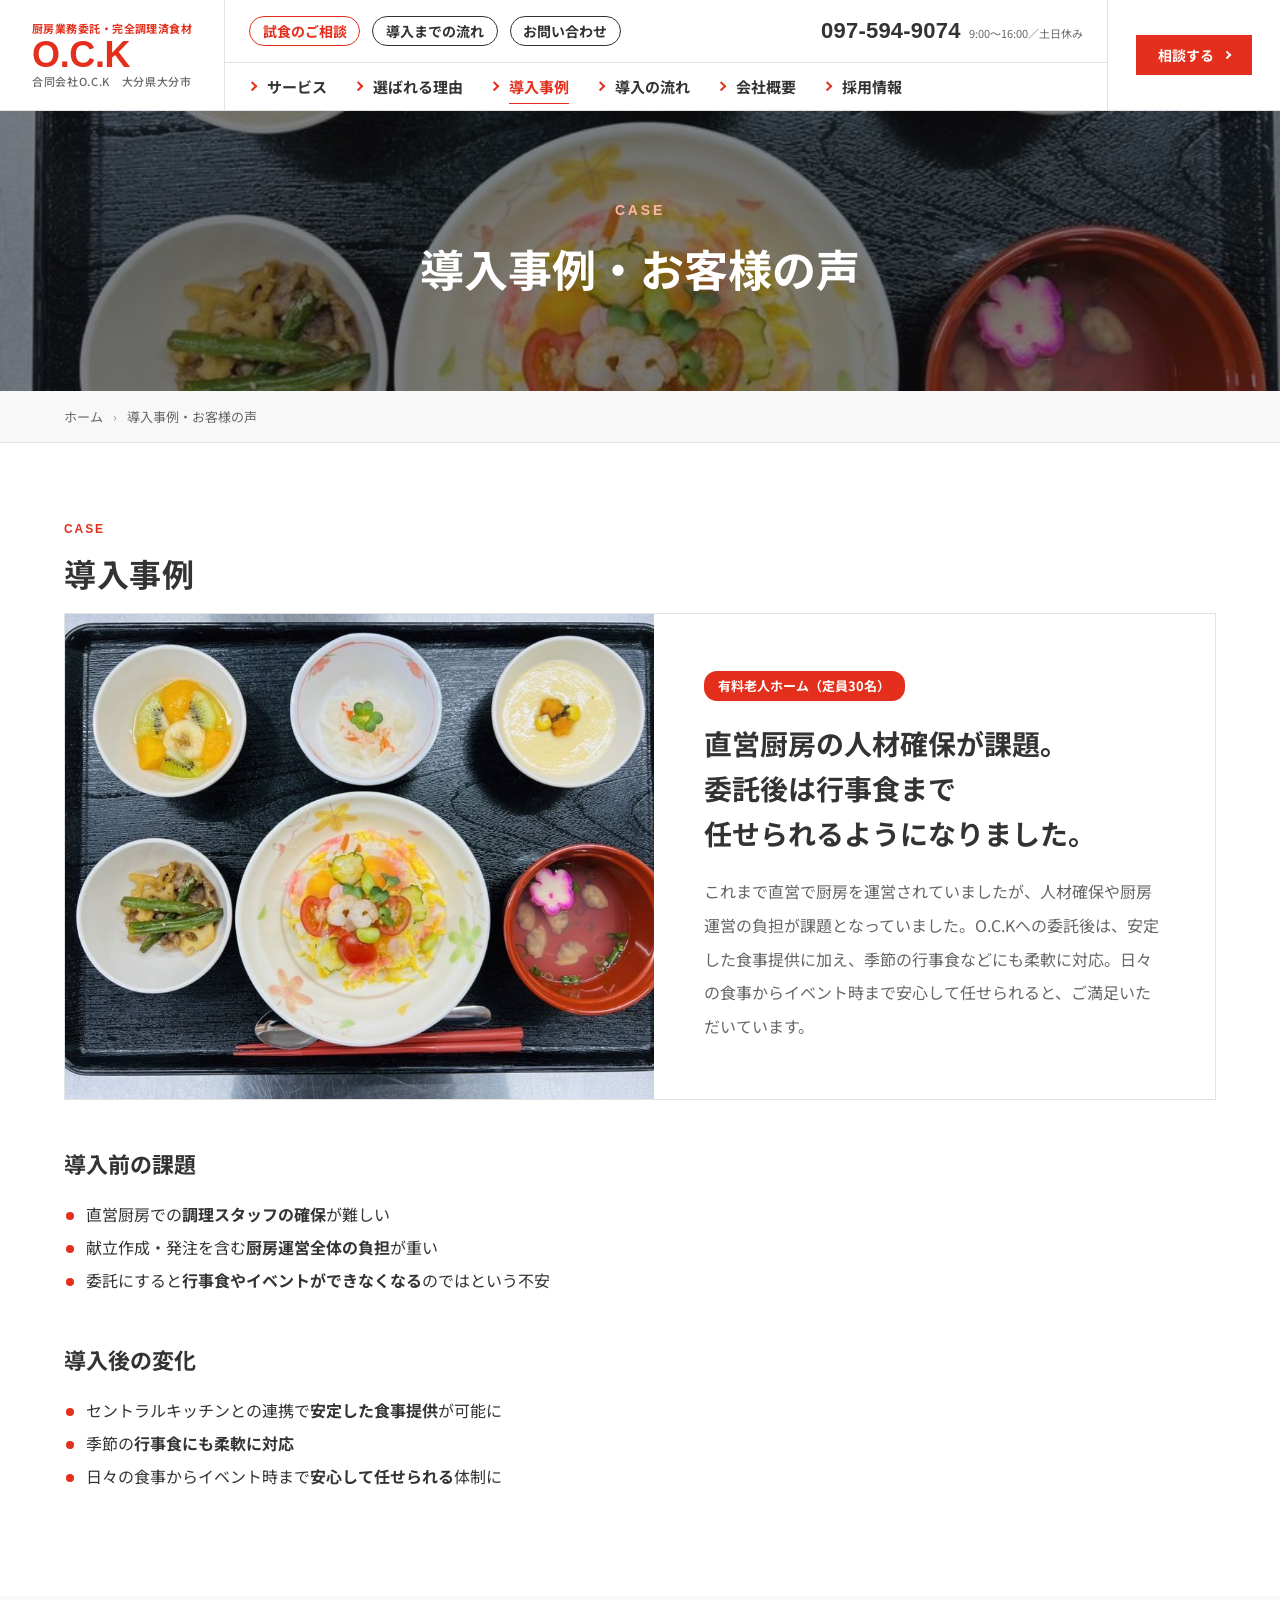
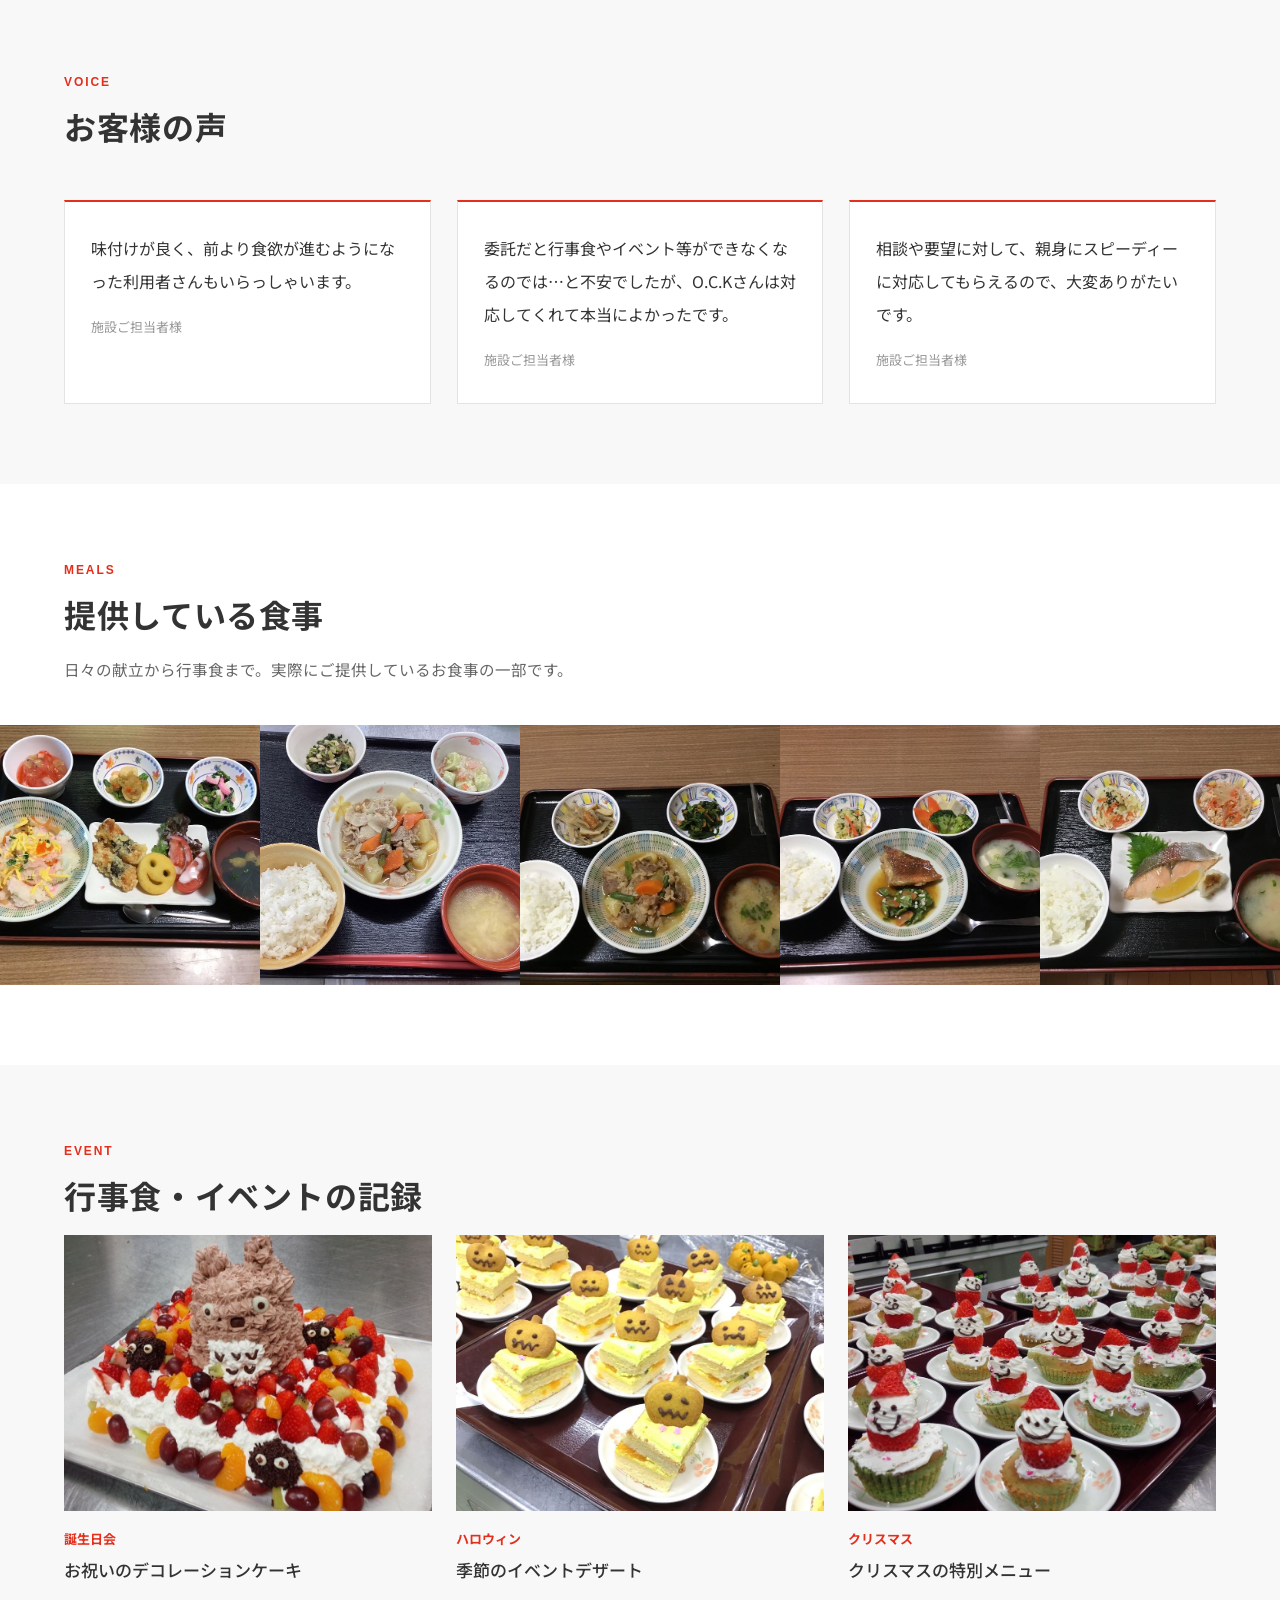
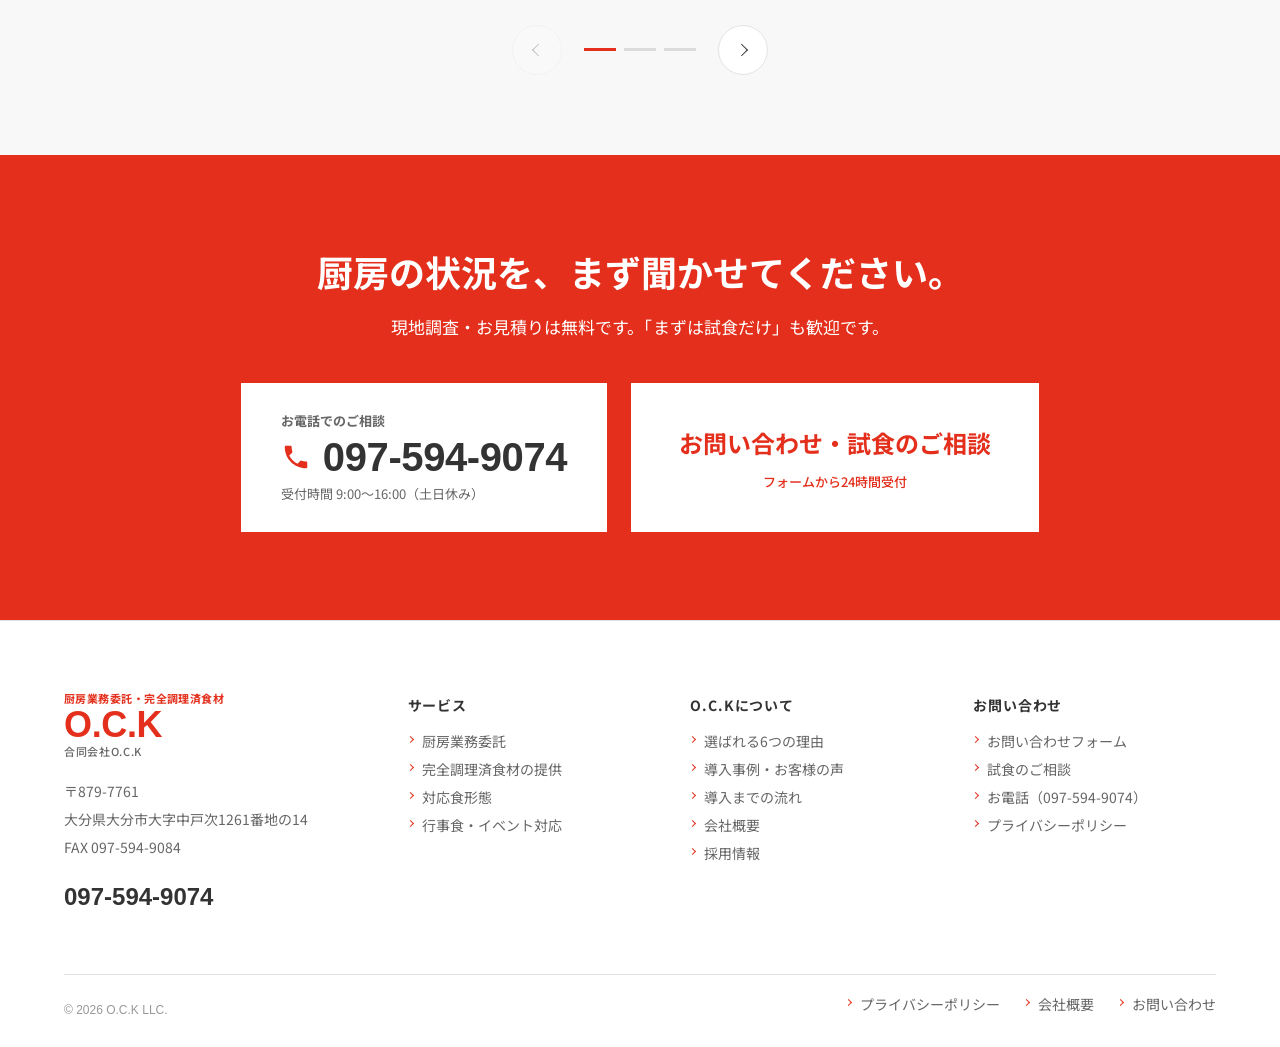
==== commit e6445d07: "写り不良の厨房写真を削除し、UIの装飾を抑えて情報密度を上げる 写真: - kitchen-wide-sq.jpg / kitchen-wide.jpg / banner-01.jpg（同一カットの3" ====
--- a/case.html
+++ b/case.html
@@ -8,7 +8,7 @@
 <meta property="og:title" content="導入事例・お客様の声｜合同会社O.C.K">
 <meta property="og:description" content="有料老人ホーム（定員30名）の導入事例と、施設ご担当者様からいただいたお客様の声。">
 <meta property="og:type" content="article">
-<meta property="og:image" content="assets/img/banner-01.jpg">
+<meta property="og:image" content="assets/img/banner-02.jpg">
 <link rel="preconnect" href="https://fonts.googleapis.com">
 <link rel="preconnect" href="https://fonts.gstatic.com" crossorigin>
 <link href="https://fonts.googleapis.com/css2?family=Noto+Sans+JP:wght@400;500;700;900&display=swap" rel="stylesheet">
@@ -87,7 +87,7 @@
         <div class="case__img"><img src="assets/img/meal-03.jpg" alt="導入先の施設で提供されている食事" loading="lazy"></div>
         <div class="case__body">
           <span class="case__tag">有料老人ホーム（定員30名）</span>
-          <h3>直営厨房の人材確保が課題。<br>委託後は行事食まで任せられるように。</h3>
+          <h3>直営厨房の人材確保が課題。<br>委託後は行事食まで<br>任せられるようになりました。</h3>
           <p>これまで直営で厨房を運営されていましたが、人材確保や厨房運営の負担が課題となっていました。O.C.Kへの委託後は、安定した食事提供に加え、季節の行事食などにも柔軟に対応。日々の食事からイベント時まで安心して任せられると、ご満足いただいています。</p>
         </div>
       </div>
@@ -123,15 +123,17 @@
     <div class="inner">
       <h2 class="common_title rv"><span>MEALS</span>提供している食事</h2>
       <p class="sec-lead rv">日々の献立から行事食まで。実際にご提供しているお食事の一部です。</p>
-      <ul class="gallery" data-stagger="80">
-        <li class="rv-img"><img src="assets/img/meal-01.jpg" alt="彩りのある日替わり定食" loading="lazy"></li>
-        <li class="rv-img"><img src="assets/img/meal-02.jpg" alt="肉じゃがの定食" loading="lazy"></li>
-        <li class="rv-img"><img src="assets/img/meal-04.jpg" alt="煮物中心の和食" loading="lazy"></li>
-        <li class="rv-img"><img src="assets/img/meal-06.jpg" alt="焼き魚の定食" loading="lazy"></li>
-        <li class="rv-img"><img src="assets/img/meal-09.jpg" alt="麺料理の献立" loading="lazy"></li>
-        <li class="rv-img"><img src="assets/img/meal-12.jpg" alt="行事の日の献立" loading="lazy"></li>
-        <li class="rv-img"><img src="assets/img/meal-11.jpg" alt="やわらかく仕上げた献立" loading="lazy"></li>
-        <li class="rv-img"><img src="assets/img/meal-05.jpg" alt="定食の一例" loading="lazy"></li>
+    </div>
+    <div class="marquee" aria-label="提供しているお食事の写真">
+      <ul class="marquee__track">
+        <li><img src="assets/img/meal-01.jpg" alt="彩りのある日替わり定食" loading="lazy"></li>
+        <li><img src="assets/img/meal-02.jpg" alt="肉じゃがの定食" loading="lazy"></li>
+        <li><img src="assets/img/meal-04.jpg" alt="煮物中心の和食" loading="lazy"></li>
+        <li><img src="assets/img/meal-06.jpg" alt="焼き魚の定食" loading="lazy"></li>
+        <li><img src="assets/img/meal-09.jpg" alt="麺料理の献立" loading="lazy"></li>
+        <li><img src="assets/img/meal-12.jpg" alt="行事の日の献立" loading="lazy"></li>
+        <li><img src="assets/img/meal-11.jpg" alt="やわらかく仕上げた献立" loading="lazy"></li>
+        <li><img src="assets/img/meal-05.jpg" alt="定食の一例" loading="lazy"></li>
       </ul>
     </div>
   </section>
--- a/assets/css/style.css
+++ b/assets/css/style.css
@@ -20,8 +20,8 @@
   --line:#ededed;
   --line-2:#e3e3e3;
   --grey:#f8f8f8;
-  --shadow:.1em .1em .3em .1em rgba(0,0,0,.1);
-  --radius:.5em;
+  --shadow:none;
+  --radius:0;
   --inner:1200px;
   --font:'Noto Sans JP','UD新ゴ M',メイリオ,Meiryo,'Hiragino Kaku Gothic Pro',Arial,sans-serif;
   --header:11rem;
@@ -30,7 +30,7 @@
 *,*::before,*::after{box-sizing:border-box}
 html{font-size:62.5%;scroll-behavior:smooth;scroll-padding-top:12rem}
 body{
-  margin:0;font-family:var(--font);font-size:1.6rem;line-height:1.9;color:var(--ink);
+  margin:0;font-family:var(--font);font-size:1.6rem;line-height:1.8;color:var(--ink);
   background:#fff;overflow-x:clip;-webkit-font-smoothing:antialiased;
 }
 img{max-width:100%;height:auto;vertical-align:bottom}
@@ -156,47 +156,43 @@
 /* =========================================================
    Section titles (= .common_title)
    ========================================================= */
-.common_title{font-size:5rem;font-weight:700;line-height:1.4;margin:0 0 .8em .3rem;letter-spacing:.01em}
-.common_title > span.lbl{
+.common_title{font-size:3.2rem;font-weight:700;line-height:1.5;margin:0 0 1.6rem;letter-spacing:.02em}
+.common_title > span.lbl,
+.common_title > span:not([class]){
   display:block;position:relative;font-family:Arial,Helvetica,sans-serif;
-  font-size:2.2rem;font-weight:700;color:var(--red);letter-spacing:.09em;
-  padding-left:.5em;margin-left:-.6em;line-height:1;margin-bottom:.5em;
-}
-.common_title > span.lbl::before{
-  content:'';position:absolute;top:.05em;left:0;width:.15em;height:1em;background:var(--red);
-  transform:scaleY(0);transform-origin:top;transition:transform .5s cubic-bezier(.3,.9,.3,1);
+  font-size:1.2rem;font-weight:700;color:var(--red);letter-spacing:.16em;
+  line-height:1;margin-bottom:1.4rem;
+}
+.common_title > span.lbl::before,
+.common_title > span:not([class])::before{
+  content:none;
 }
 .common_title.is-in > span.lbl::before{transform:scaleY(1)}
 .common_title .ttl-in{display:block;overflow:hidden}
-.common_title .ttl-in > span{
-  display:block;transform:translateY(105%);
-  transition:transform 1.05s cubic-bezier(.16,.84,.28,1) .12s;
-}
+.common_title .ttl-in > span{display:block}
 .common_title.is-in .ttl-in > span{transform:none}
 .common_title--center{text-align:center;margin-left:0}
-.common_title--center > span.lbl{margin:0 0 .6em;padding:0}
-.common_title--center > span.lbl::before{position:static;display:block;width:2px;height:2.2rem;margin:0 auto 1.2rem}
-.sec-lead{font-size:1.7rem;line-height:2.1;color:var(--ink-sub);margin:0 0 4.8rem .3rem}
+.common_title--center > span.lbl,
+.common_title--center > span:not([class]){margin:0 0 1.4rem;padding:0}
+
+.sec-lead{font-size:1.55rem;line-height:1.95;color:var(--ink-sub);margin:0 0 4rem}
 .common_title--center + .sec-lead{text-align:center;margin-left:0}
 
 /* =========================================================
    Reveal system
    ========================================================= */
-.rv{opacity:0;transform:translateY(4rem);transition:opacity 1s cubic-bezier(.2,.7,.2,1),transform 1s cubic-bezier(.2,.7,.2,1)}
+.rv{opacity:0;transform:translateY(1.2rem);transition:opacity .5s ease,transform .5s ease}
 .rv.is-in{opacity:1;transform:none}
 .cut.is-in{transform:none}
-.rv-img{clip-path:inset(0 100% 0 0);transition:clip-path 1.2s cubic-bezier(.76,0,.24,1)}
-.rv-img.is-in{clip-path:inset(0 0 0 0)}
+.rv-img{opacity:0;transition:opacity .5s ease}
+.rv-img.is-in{opacity:1}
 .rv-up{overflow:hidden;display:block}
-.rv-up > *{display:block;transform:translateY(105%);transition:transform 1.05s cubic-bezier(.2,.8,.2,1)}
+.rv-up > *{display:block}
 .rv-up.is-in > *{transform:none}
 
 /* white curtain wipe (= .asv h3 span.cover) */
 .cover{position:relative;display:inline-block}
-.cover::before{
-  content:'';position:absolute;top:-.08em;bottom:-.08em;left:0;width:100.5%;background:#fff;z-index:1;
-  transition:margin-left 1.3s cubic-bezier(.76,0,.24,1);
-}
+.cover::before{content:none}
 .cover.is-in::before{margin-left:100%}
 
 /* =========================================================
@@ -231,8 +227,8 @@
 }
 #mainv .slide > li.is-active .banner img{clip-path:inset(0 0 0 0);transform:scale(1)}
 #mainv .message{
-  width:34vw;height:28.5vw;background:#fff;margin:3vw;padding:2.6vw 2.4vw;
-  box-shadow:var(--shadow);border-radius:1rem;position:relative;overflow:hidden;z-index:3;
+  width:34vw;height:28.5vw;background:#fff;margin:3vw;padding:2.6vw 2.4vw 2.6vw 0;
+  position:relative;overflow:hidden;z-index:3;
   display:flex;flex-direction:column;justify-content:center;
 }
 /* card contents rise in, one after another */
@@ -302,53 +298,51 @@
 /* =========================================================
    Sections
    ========================================================= */
-.sec{padding:10rem 0}
+.sec{padding:8rem 0}
 .sec--grey{background:var(--grey)}
-.sec--tight{padding:8rem 0}
+.sec--tight{padding:7rem 0}
 
 /* ---- 経営課題（editorial list, hairline rules） ---- */
-.issue{background:var(--grey);padding:10rem 0}
+.issue{background:var(--grey);padding:8rem 0}
 .issue__head{max-width:96rem;margin:0 auto 6rem;text-align:center}
 .issue__head .eyebrow{
   display:inline-block;font-size:1.4rem;font-weight:700;letter-spacing:.14em;color:var(--red);
   margin-bottom:2rem;
 }
-.issue__head h2{font-size:4rem;font-weight:700;line-height:1.6}
+.issue__head h2{font-size:2.8rem;font-weight:700;line-height:1.7}
 .issue__head h2 mark{
-  background:var(--red);color:#fff;border-radius:1em;padding:.05em .35em .12em;
-  margin:0 .1em;line-height:1;
+  background:none;color:var(--red);padding:0;margin:0;line-height:inherit;
 }
 .issue__list{border-top:1px solid var(--line-2)}
 .issue__list li{
-  display:grid;grid-template-columns:9rem 26rem 1fr;gap:0 3.2rem;align-items:baseline;
-  border-bottom:1px solid var(--line-2);padding:3.4rem .8rem;
+  display:grid;grid-template-columns:7rem minmax(0,34rem) 1fr;gap:0 3.2rem;align-items:baseline;
+  border-bottom:1px solid var(--line-2);padding:2.8rem .4rem;
 }
 .issue__list .n{
   font-family:Arial,Helvetica,sans-serif;font-size:1.4rem;font-weight:700;color:var(--red);
   letter-spacing:.1em;
 }
-.issue__list h3{font-size:2.4rem;font-weight:700;line-height:1.5}
-.issue__list p{font-size:1.6rem;color:var(--ink-sub);line-height:2}
+.issue__list h3{font-size:1.9rem;font-weight:700;line-height:1.65}
+.issue__list p{font-size:1.45rem;color:var(--ink-sub);line-height:1.9}
 .issue__answer{margin-top:6rem;text-align:center}
 .issue__answer .arrow{
-  width:0;height:0;margin:0 auto 3rem;border-left:2.6rem solid transparent;
-  border-right:2.6rem solid transparent;border-top:2.2rem solid var(--red);
-}
-.issue__answer p{font-size:2.8rem;font-weight:700;line-height:1.7}
+  width:1px;height:4rem;margin:0 auto 2.6rem;background:var(--line-2);
+}
+.issue__answer p{font-size:2.1rem;font-weight:700;line-height:1.8}
 .issue__answer p em{font-style:normal;color:var(--red)}
 
 /* ---- 理念 (= .asv) ---- */
-.asv{background:var(--grey);padding:12rem 0 13rem;position:relative;overflow:hidden}
-.asv__lead{font-size:2rem;font-weight:700;text-align:center;color:var(--red);margin-bottom:3.2rem}
+.asv{background:var(--grey);padding:8rem 0;position:relative;overflow:hidden}
+.asv__lead{font-size:1.2rem;font-weight:700;text-align:center;color:var(--red);letter-spacing:.16em;margin-bottom:2.4rem}
 .asv__statement{will-change:transform;
-  background:#fff;text-align:center;font-size:4.4rem;font-weight:700;line-height:1.62;
-  padding:5.6rem 3rem;overflow:hidden;
+  background:#fff;text-align:center;font-size:2.8rem;font-weight:700;line-height:1.7;
+  padding:4.4rem 3rem;overflow:hidden;
 }
 .asv__statement em{font-style:normal;color:var(--red)}
 .asv__under{
   display:flex;justify-content:center;align-items:center;gap:4rem;margin-top:5.6rem;flex-wrap:wrap;
 }
-.asv__under p{font-size:2rem;line-height:1.9;max-width:56rem}
+.asv__under p{font-size:1.6rem;line-height:1.95;max-width:56rem}
 .asv .wave{display:block;width:100%;max-width:110rem;margin:5rem auto 0;height:6rem}
 .asv .wave path{
   fill:none;stroke:var(--red);stroke-width:1.4;stroke-dasharray:1600;stroke-dashoffset:1600;
@@ -364,7 +358,7 @@
 .ba.is-in .ba__col--before,.ba.is-in .ba__col--after{opacity:1;transform:none}
 .ba.is-in .ba__arrow span{opacity:1;transform:none}
 .ba__note{font-size:1.3rem;color:var(--ink-mute);text-align:right;margin:0 0 1.6rem}
-.ba__col{background:#fff;border-radius:var(--radius);box-shadow:var(--shadow);overflow:hidden;padding-bottom:3.2rem}
+.ba__col{background:#fff;border:1px solid var(--line-2);overflow:hidden;padding-bottom:3.2rem}
 .ba__col h3{font-size:1.9rem;font-weight:700;color:#fff;text-align:center;padding:1.6rem;letter-spacing:.06em}
 .ba__col--before h3{background:#8b8b8b}
 .ba__col--after h3{background:var(--red)}
@@ -391,40 +385,40 @@
   margin-top:4rem;background:#fff;border:2px solid var(--red);border-radius:var(--radius);
   text-align:center;padding:3.4rem 2.4rem;
 }
-.cut strong{display:block;font-size:3.6rem;font-weight:700;line-height:1.4}
-.cut strong b{font-family:Arial,Helvetica,sans-serif;font-size:1.5em;color:var(--red);line-height:1;letter-spacing:-.02em;margin:0 .4rem}
-.cut p{margin-top:1rem;font-size:1.6rem;color:var(--ink-sub)}
+.cut strong{display:block;font-size:2.2rem;font-weight:700;line-height:1.6}
+.cut strong b{font-family:Arial,Helvetica,sans-serif;font-size:1.25em;color:var(--red);line-height:1;letter-spacing:-.01em;margin:0 .2rem}
+.cut p{margin-top:.8rem;font-size:1.45rem;color:var(--ink-sub)}
 
 /* ---- カード群 (= .future / .link_area card idiom) ---- */
 .cards{display:flex;flex-wrap:wrap;justify-content:space-between;gap:2.4rem 0}
 .cards > li{width:32%}
 .cards--2 > li{width:49%}
 .card{
-  display:block;position:relative;height:100%;background:#fff;border-radius:var(--radius);
-  box-shadow:var(--shadow);overflow:hidden;transition:transform .35s cubic-bezier(.2,.8,.2,1),box-shadow .35s;
-}
-.card:hover{opacity:1;transform:translateY(-.6rem);box-shadow:.1em .4em .9em .1em rgba(0,0,0,.14)}
+  display:block;position:relative;height:100%;background:#fff;
+  border:1px solid var(--line-2);overflow:hidden;transition:border-color .3s;
+}
+.card:hover{opacity:1;border-color:var(--red)}
 .card::after{
-  content:'';position:absolute;right:1.6rem;bottom:1.6rem;width:.5em;height:.5em;
-  border-top:.15em solid var(--red);border-right:.15em solid var(--red);transform:rotate(45deg);
-  transition:transform .3s;
-}
-.card:hover::after{transform:rotate(45deg) translate(3px,-3px)}
+  content:'';position:absolute;right:1.8rem;bottom:1.8rem;width:.45em;height:.45em;
+  border-top:1px solid var(--ink-mute);border-right:1px solid var(--ink-mute);transform:rotate(45deg);
+  transition:border-color .3s;
+}
+.card:hover::after{border-color:var(--red)}
 .card__img{display:block;aspect-ratio:16/10;overflow:hidden}
 .card__img img{width:100%;height:100%;object-fit:cover;transition:transform .8s cubic-bezier(.2,.8,.2,1)}
-.card:hover .card__img img{transform:scale(1.06)}
-.card__body{display:block;padding:2.8rem 2.8rem 4.4rem}
+.card:hover .card__img img{transform:scale(1.03)}
+.card__body{display:block;padding:2.4rem 2.2rem 4rem}
 .card__no{
   display:block;font-family:Arial,Helvetica,sans-serif;font-size:1.3rem;font-weight:700;
   color:var(--red);letter-spacing:.12em;margin-bottom:.8rem;
 }
-.card h3{font-size:2.2rem;font-weight:700;line-height:1.55;margin-bottom:1.2rem}
-.card p{font-size:1.5rem;color:var(--ink-sub);line-height:2}
+.card h3{font-size:1.8rem;font-weight:700;line-height:1.6;margin-bottom:1rem}
+.card p{font-size:1.4rem;color:var(--ink-sub);line-height:1.9}
 .card .sub{display:block;font-size:1.3rem;color:var(--ink-mute);margin-bottom:1.4rem}
 
 /* 2枚組の事業カード */
-.biz .card__body{padding:3.4rem 3.4rem 5rem}
-.biz .card h3{font-size:2.8rem}
+.biz .card__body{padding:3rem 2.8rem 4.6rem}
+.biz .card h3{font-size:2.1rem}
 
 /* ---- 横スクロール写真帯（marquee） ---- */
 .marquee{overflow:hidden;padding:0;position:relative}
@@ -433,6 +427,8 @@
 .marquee__track li{width:26rem;height:26rem;flex:0 0 auto;overflow:hidden}
 .marquee__track img{width:100%;height:100%;object-fit:cover}
 @keyframes marquee{from{transform:translateX(0)}to{transform:translateX(-50%)}}
+.marquee--rev .marquee__track{animation-direction:reverse}
+.marquee--gap{margin-top:4.8rem}
 
 /* ---- 食形態 ---- */
 .form-list{display:flex;justify-content:center;flex-wrap:wrap;gap:1.6rem}
@@ -474,7 +470,7 @@
 .tile h3{font-size:1.7rem;font-weight:500;line-height:1.7}
 
 /* ---- 導入事例 ---- */
-.case{display:grid;grid-template-columns:1.05fr 1fr;background:#fff;box-shadow:var(--shadow);border-radius:var(--radius);overflow:hidden}
+.case{display:grid;grid-template-columns:1.05fr 1fr;background:#fff;border:1px solid var(--line-2);overflow:hidden}
 .case__img{min-height:36rem}
 .case__img img{width:100%;height:100%;object-fit:cover}
 .case__body{padding:5.6rem 5rem}
@@ -482,7 +478,7 @@
 .case__body h3{font-size:2.8rem;font-weight:700;line-height:1.6;margin-bottom:2rem}
 .case__body p{font-size:1.6rem;color:var(--ink-sub);line-height:2.1}
 .voice{display:grid;grid-template-columns:repeat(3,1fr);gap:2.6rem;margin-top:5rem}
-.voice li{background:#fff;border-top:3px solid var(--red);padding:3.4rem 3rem;box-shadow:var(--shadow);border-radius:0 0 var(--radius) var(--radius)}
+.voice li{background:#fff;border:1px solid var(--line-2);border-top:2px solid var(--red);padding:3rem 2.6rem}
 .voice p{font-size:1.6rem;line-height:2.05}
 .voice .who{margin-top:1.6rem;font-size:1.3rem;color:var(--ink-mute)}
 
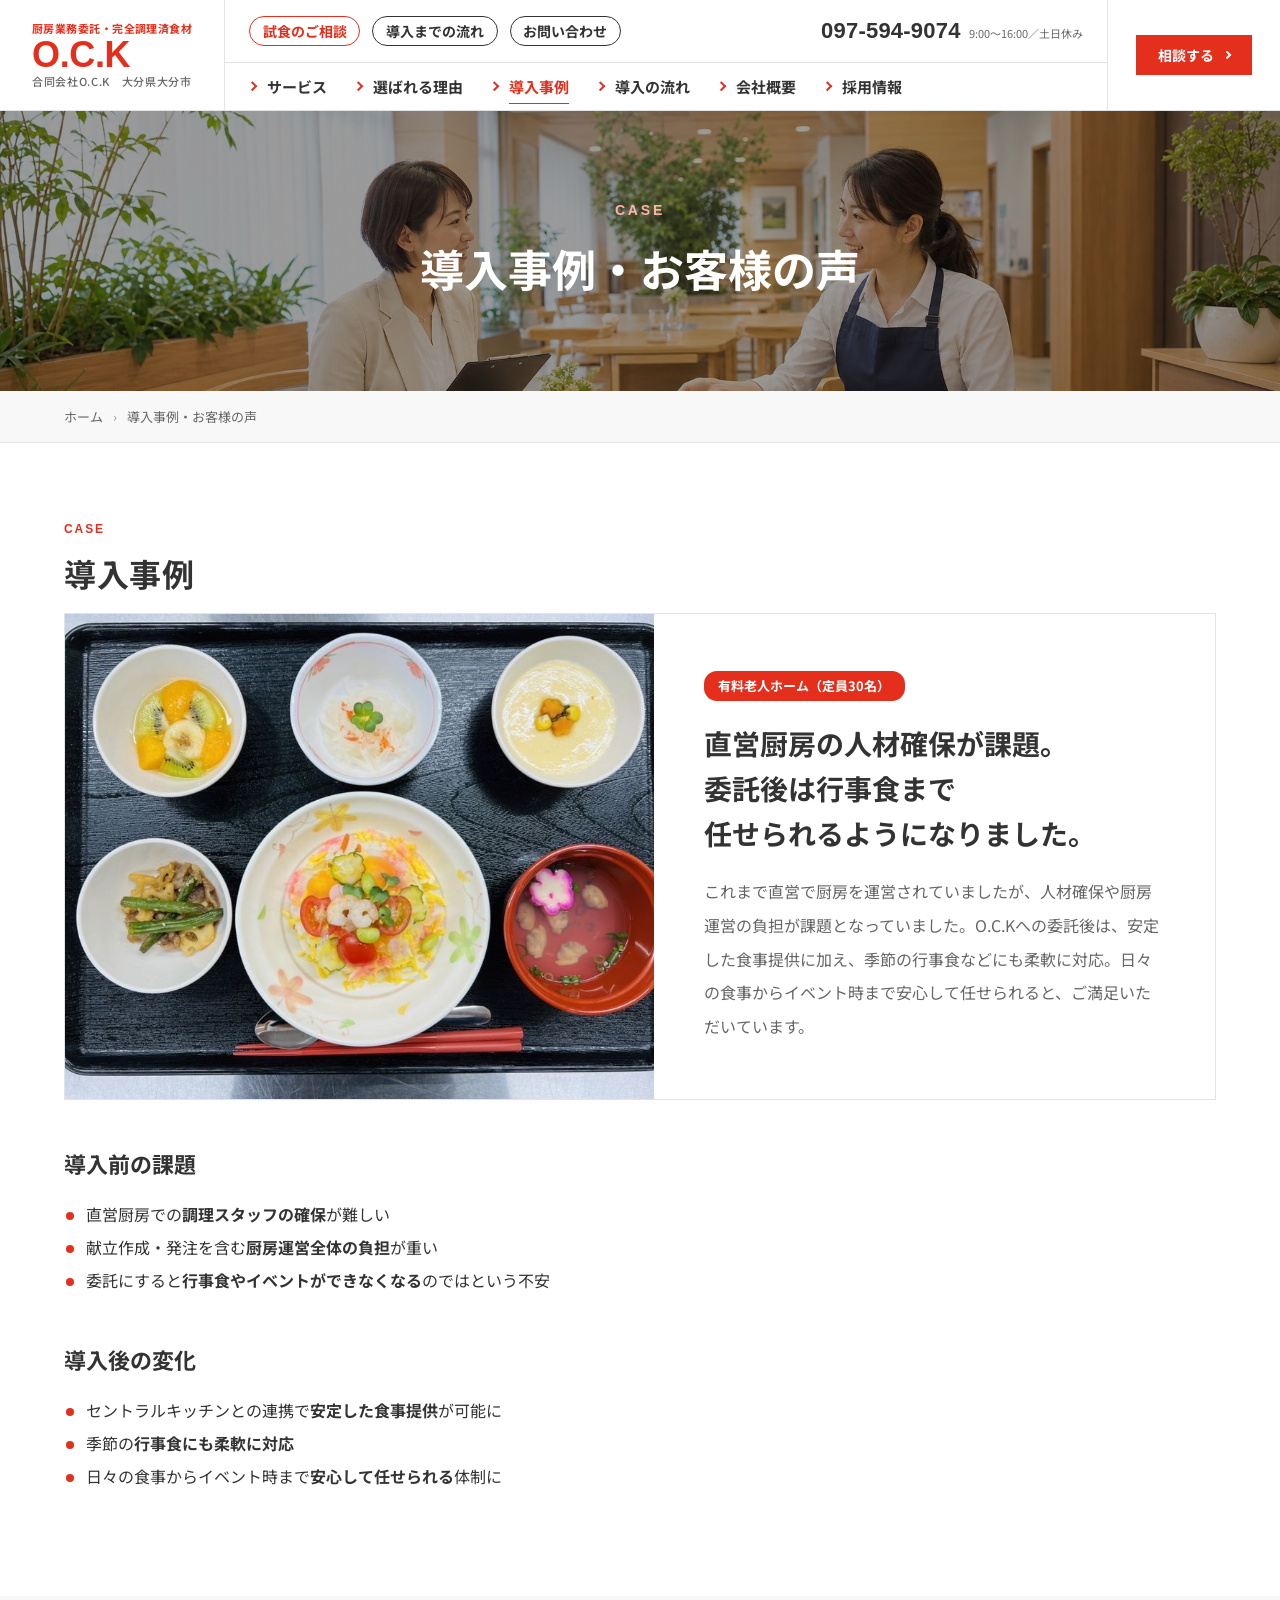
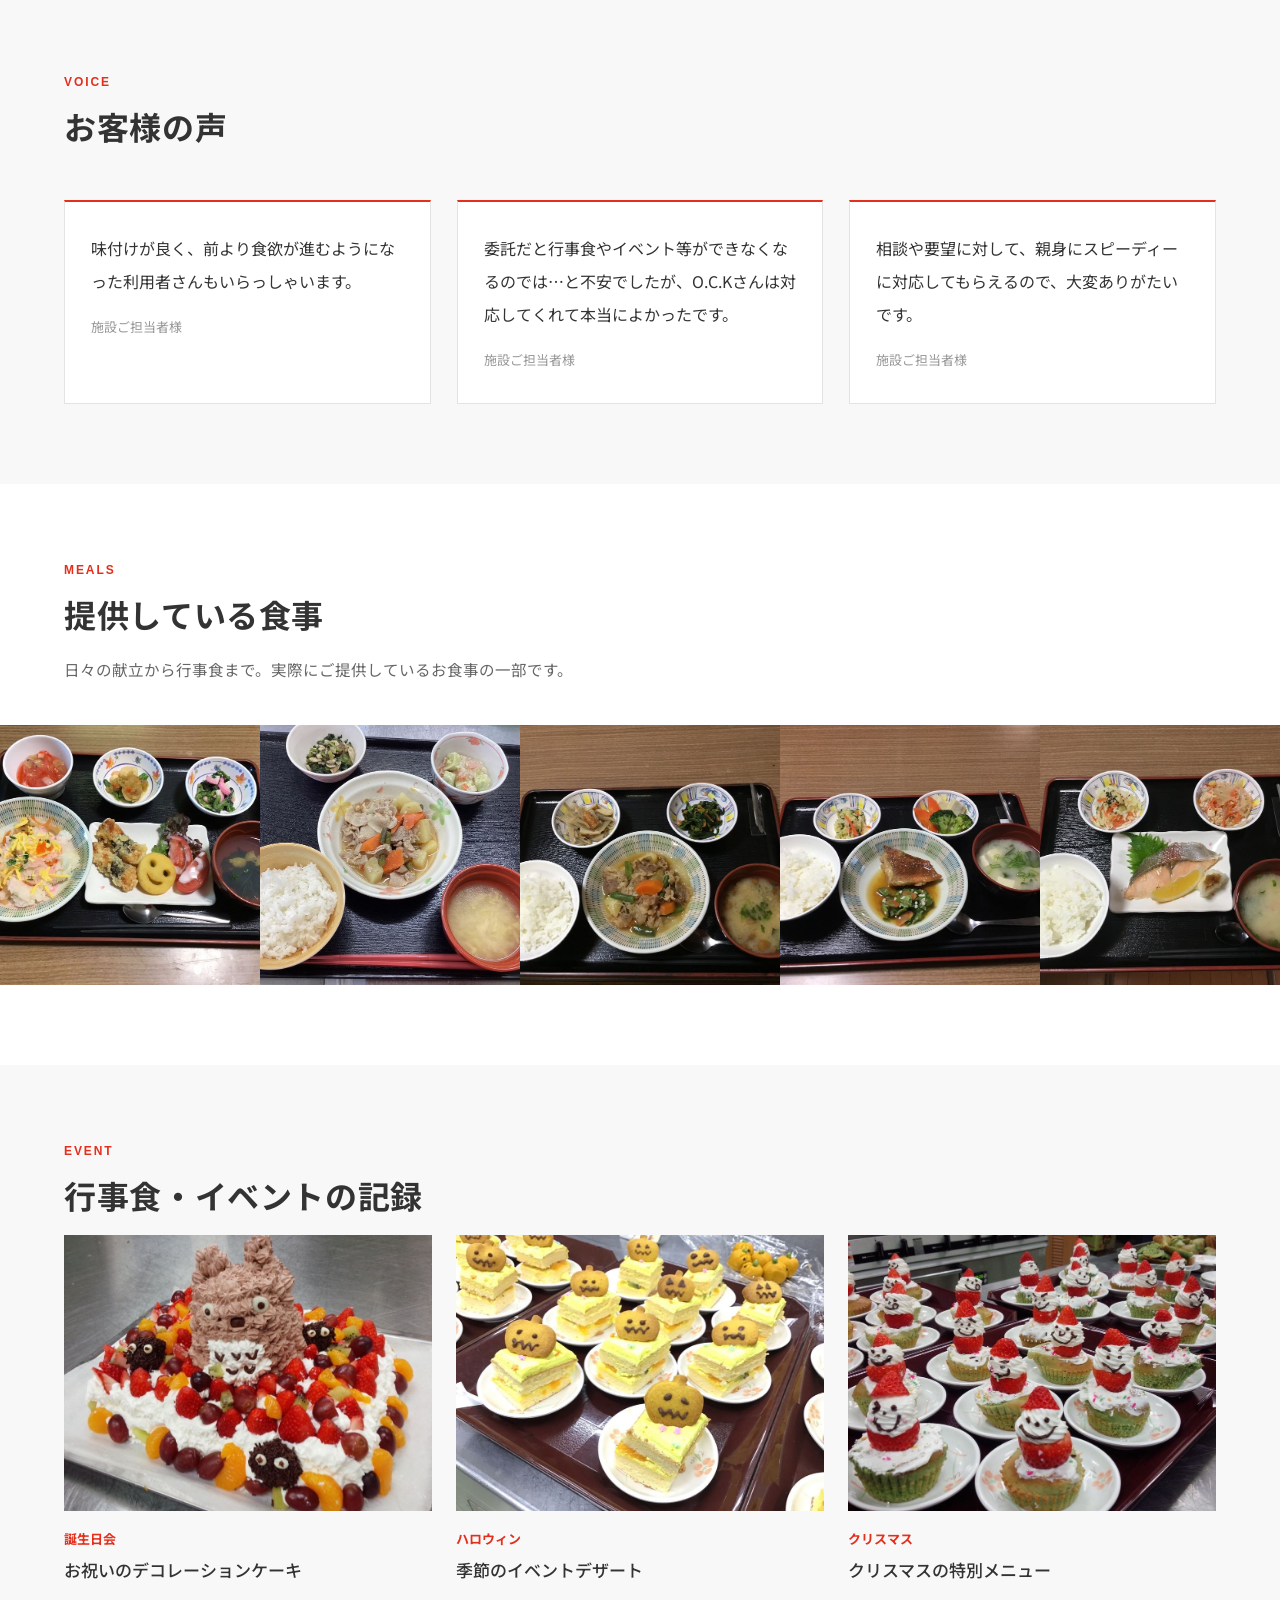
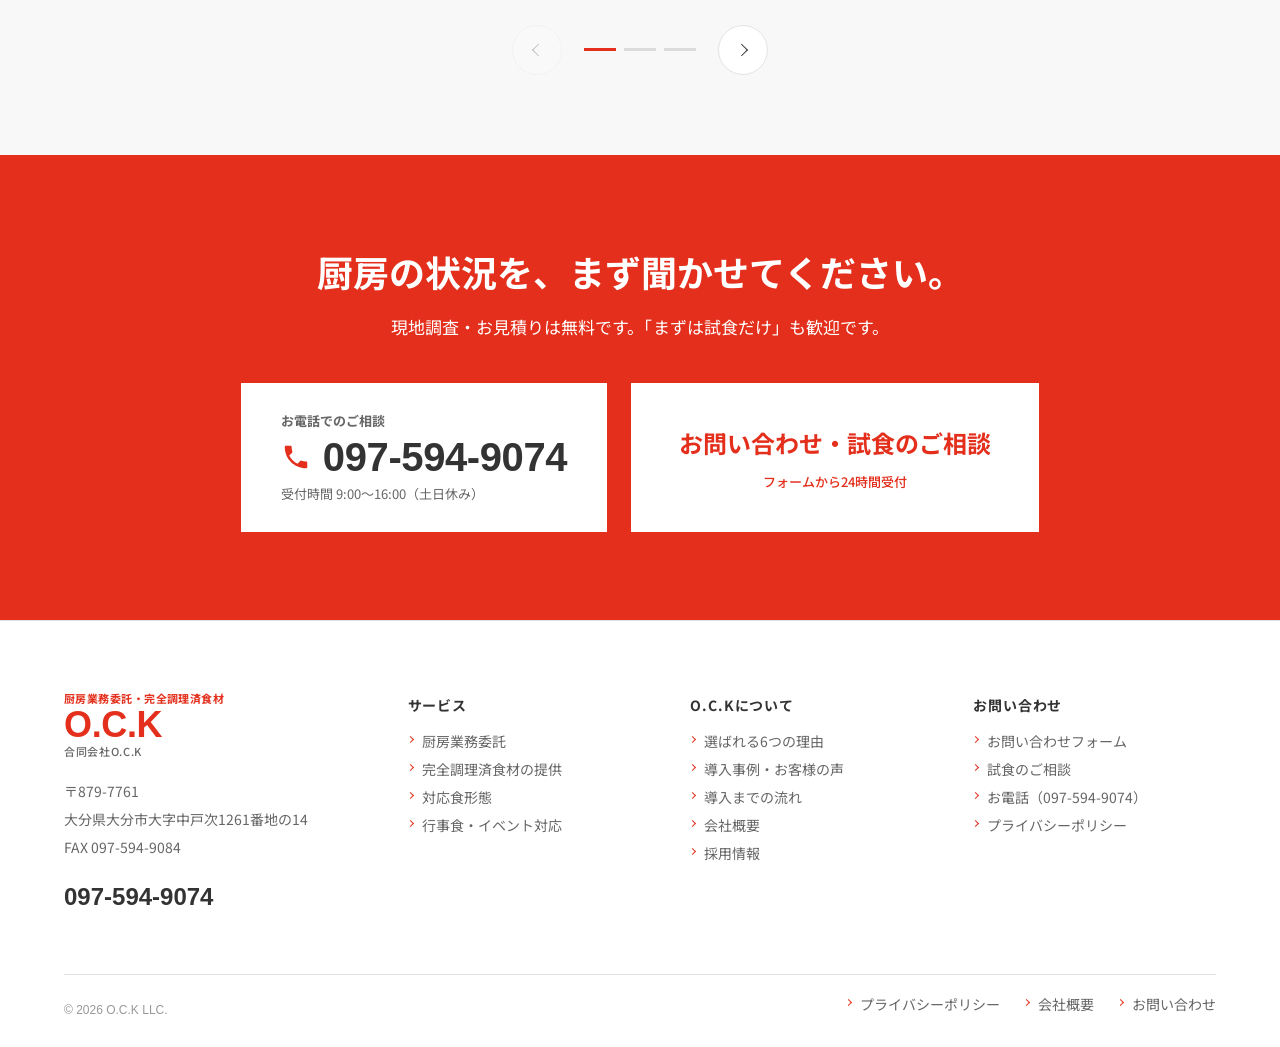
==== commit c80b2063: "下層ページのヘッダー画像を刷新" ====
--- a/case.html
+++ b/case.html
@@ -8,7 +8,7 @@
 <meta property="og:title" content="導入事例・お客様の声｜合同会社O.C.K">
 <meta property="og:description" content="有料老人ホーム（定員30名）の導入事例と、施設ご担当者様からいただいたお客様の声。">
 <meta property="og:type" content="article">
-<meta property="og:image" content="assets/img/banner-02.jpg">
+<meta property="og:image" content="assets/img/case-hero-v3.jpg">
 <link rel="preconnect" href="https://fonts.googleapis.com">
 <link rel="preconnect" href="https://fonts.gstatic.com" crossorigin>
 <link href="https://fonts.googleapis.com/css2?family=Noto+Sans+JP:wght@400;500;700;900&display=swap" rel="stylesheet">
@@ -67,7 +67,7 @@
 <main id="main" class="Main">
 
   <div class="PageHead">
-    <img src="assets/img/meal-03.jpg" alt="" aria-hidden="true">
+    <img class="PageHead__img--case" src="assets/img/case-hero-v3.jpg" alt="" aria-hidden="true">
     <div class="PageHead__in">
       <h1><span class="en">CASE</span>導入事例・お客様の声</h1>
     </div>
--- a/assets/css/style.css
+++ b/assets/css/style.css
@@ -572,6 +572,12 @@
    ========================================================= */
 .PageHead{position:relative;overflow:hidden;background:#111}
 .PageHead img{position:absolute;inset:0;width:100%;height:100%;object-fit:cover;opacity:.5}
+.PageHead img.PageHead__img--flow{object-position:center 34%;opacity:.68}
+.PageHead img.PageHead__img--service{object-position:center 34%;opacity:.68}
+.PageHead img.PageHead__img--reason{object-position:center 20%}
+.PageHead img.PageHead__img--case{object-position:center 32%;opacity:.58}
+.PageHead img.PageHead__img--company,
+.PageHead img.PageHead__img--recruit{opacity:.68}
 .PageHead__in{position:relative;padding:9rem 0;text-align:center;color:#fff}
 .PageHead .en{display:block;font-family:Arial,Helvetica,sans-serif;font-size:1.4rem;font-weight:700;letter-spacing:.2em;color:#ffb3a8;margin-bottom:1.4rem}
 .PageHead h1{font-size:4.4rem;font-weight:700;line-height:1.5}
@@ -766,6 +772,71 @@
   .Footer__guide{grid-template-columns:1fr 1fr;gap:3.2rem}
   .Footer__brand{grid-column:span 2}
 }
+/* =========================================================
+   Opening — 白背景に赤い円を描き、中央に O.C.K
+   ========================================================= */
+.Opening{display:none}
+html.is-opening{overflow:hidden}
+html.is-opening .Opening{
+  position:fixed;inset:0;z-index:2000;background:#fff;
+  display:grid;place-items:center;will-change:transform;
+}
+.Opening__inner{position:relative;width:22rem;height:22rem;display:grid;place-items:center}
+
+/* 円 */
+.Opening__ring{
+  position:absolute;inset:0;width:100%;height:100%;overflow:visible;
+  transform:rotate(-150deg) scale(.55);opacity:0;
+  animation:ock-ring 1s cubic-bezier(.18,.9,.24,1.12) .1s forwards;
+}
+.Opening__ring circle{fill:none;stroke:var(--red);transform-box:fill-box;transform-origin:center}
+.Opening__arc{
+  stroke-width:2.5;stroke-linecap:round;
+  stroke-dasharray:553;stroke-dashoffset:553;
+  animation:ock-draw .95s cubic-bezier(.7,0,.2,1) .1s forwards;
+}
+/* 描き終わりに広がる波紋 */
+.Opening__pulse{
+  stroke-width:1.5;opacity:0;
+  animation:ock-pulse .9s cubic-bezier(.2,.7,.3,1) 1s forwards;
+}
+
+/* 文字 */
+.Opening__mark{
+  display:flex;align-items:baseline;
+  font-family:Arial,Helvetica,sans-serif;font-weight:700;font-size:4.6rem;line-height:1;
+  letter-spacing:.02em;color:var(--red);
+}
+.Opening__mark i{
+  display:block;font-style:normal;
+  opacity:0;transform:translateY(1.6rem) scale(.8);
+  animation:ock-letter .7s cubic-bezier(.2,1.1,.3,1) forwards;
+  animation-delay:calc(.62s + var(--i) * .06s);
+}
+
+/* 退場：ロゴが抜けたあと画面ごと上へワイプ */
+html.is-opening .Opening.is-out{
+  animation:ock-wipe .85s cubic-bezier(.76,0,.24,1) .22s forwards;
+}
+.Opening.is-out .Opening__inner{
+  animation:ock-out .42s cubic-bezier(.55,0,1,.45) forwards;
+}
+
+@keyframes ock-ring{to{transform:rotate(0deg) scale(1);opacity:1}}
+@keyframes ock-draw{to{stroke-dashoffset:0}}
+@keyframes ock-pulse{
+  0%{opacity:.55;transform:scale(1)}
+  100%{opacity:0;transform:scale(1.55)}
+}
+@keyframes ock-letter{to{opacity:1;transform:none}}
+@keyframes ock-out{to{opacity:0;transform:scale(1.35)}}
+@keyframes ock-wipe{to{transform:translateY(-100%)}}
+
+@media (max-width:768px){
+  .Opening__inner{width:17rem;height:17rem}
+  .Opening__mark{font-size:3.6rem}
+}
+
 @media (prefers-reduced-motion:reduce){
   *{animation-duration:.001ms !important;animation-iteration-count:1 !important;transition-duration:.001ms !important}
   html{scroll-behavior:auto}
